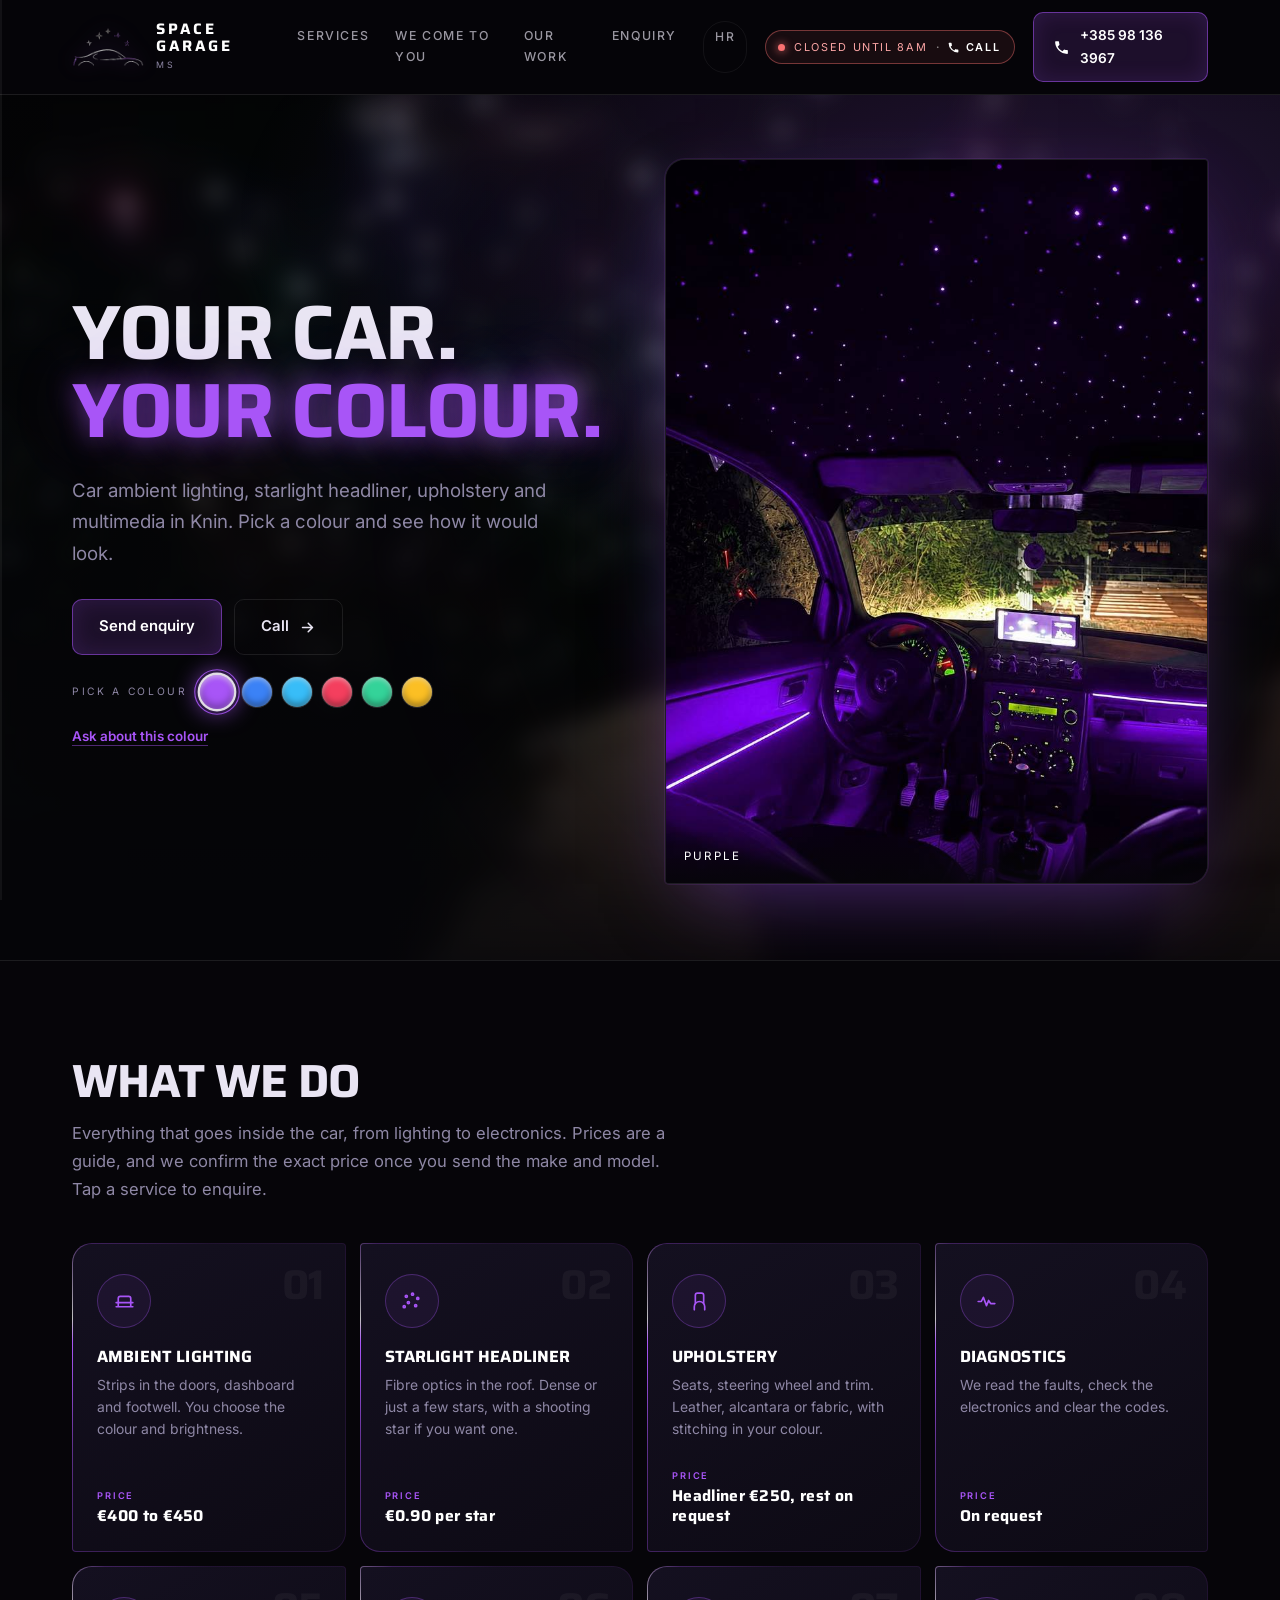
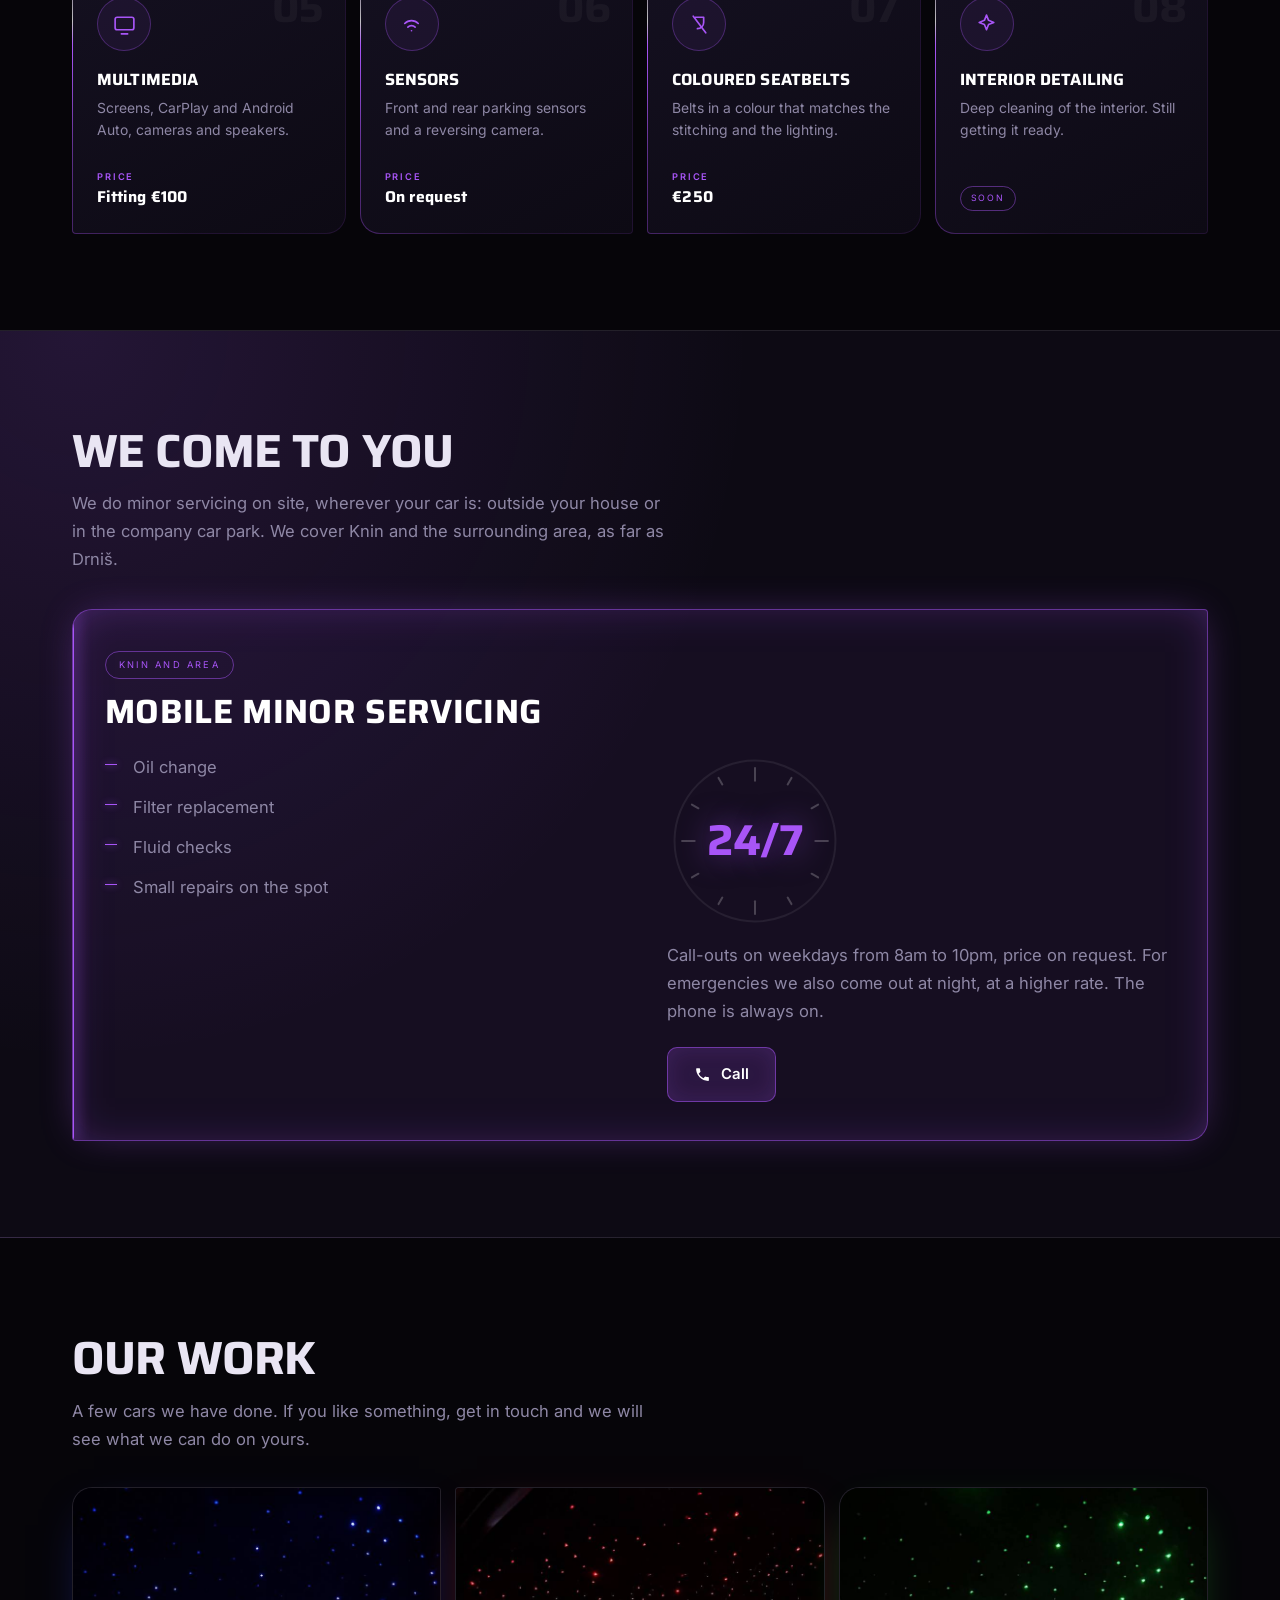
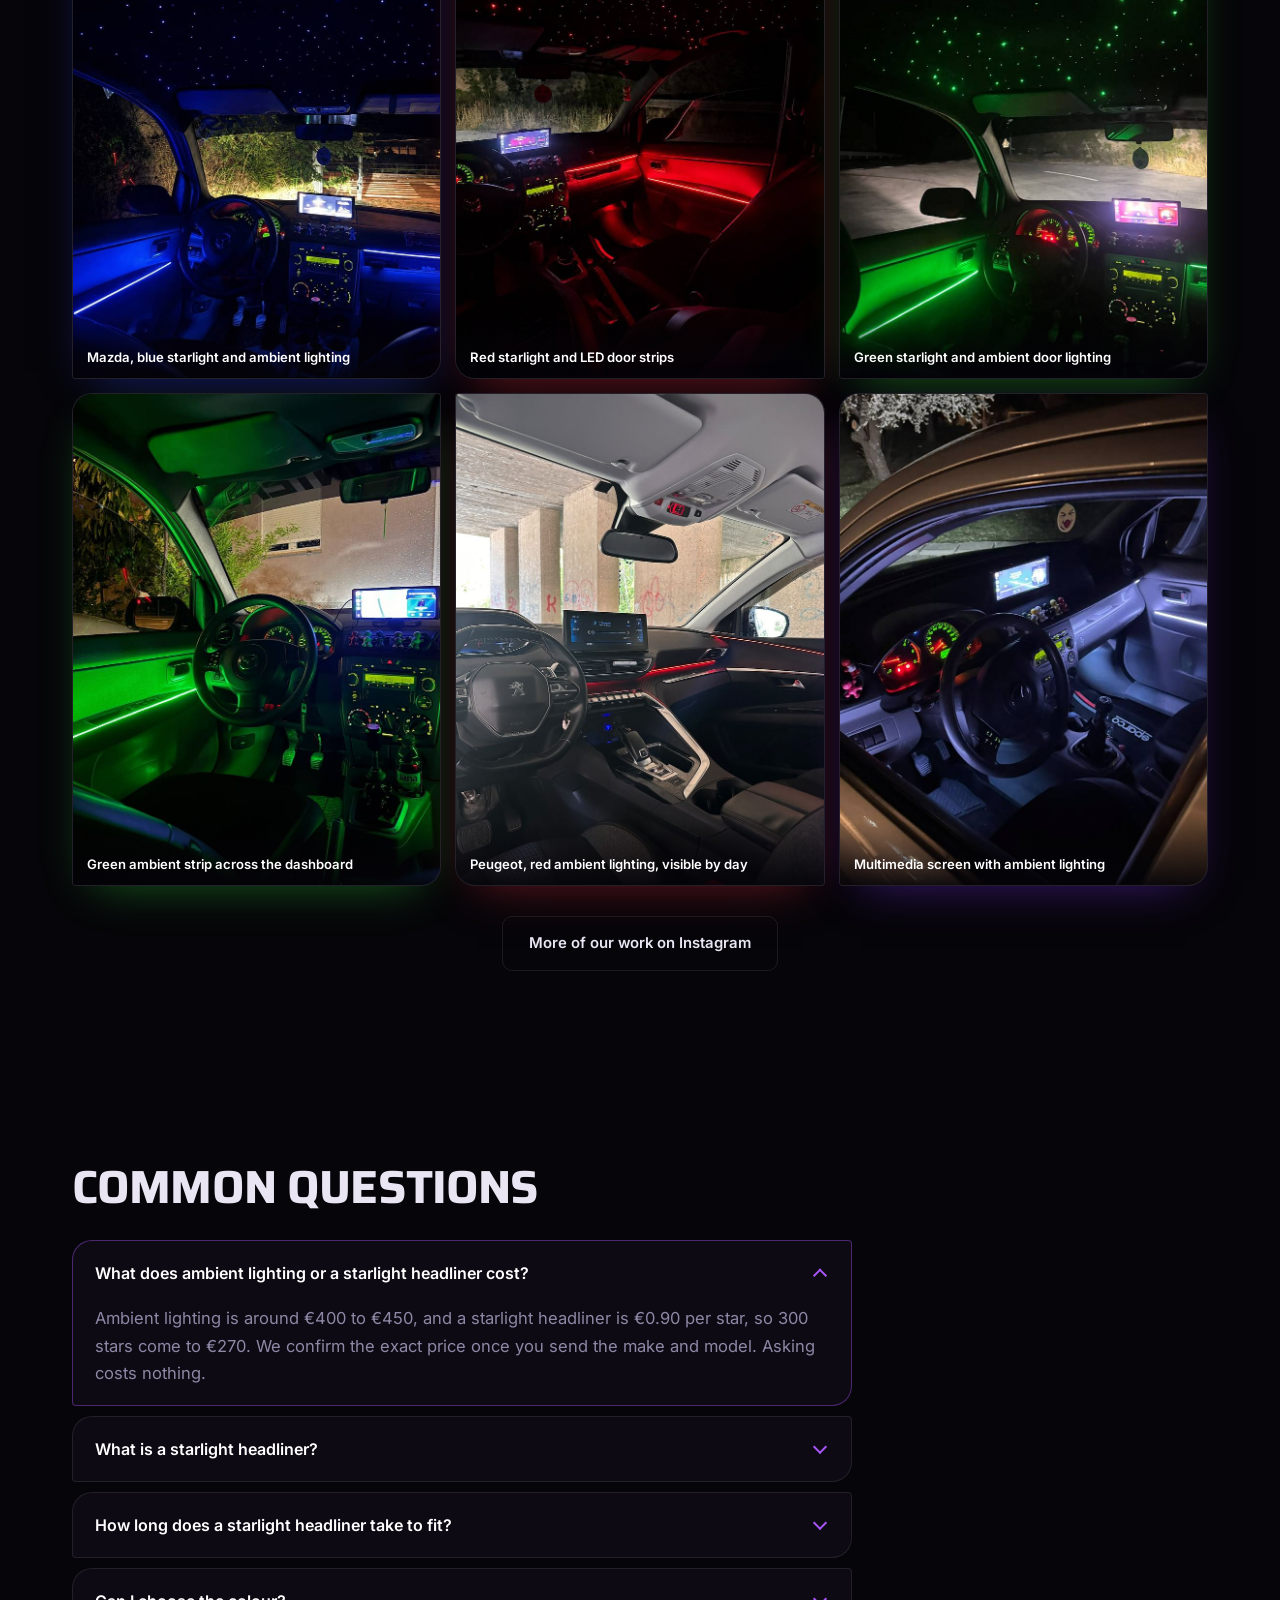
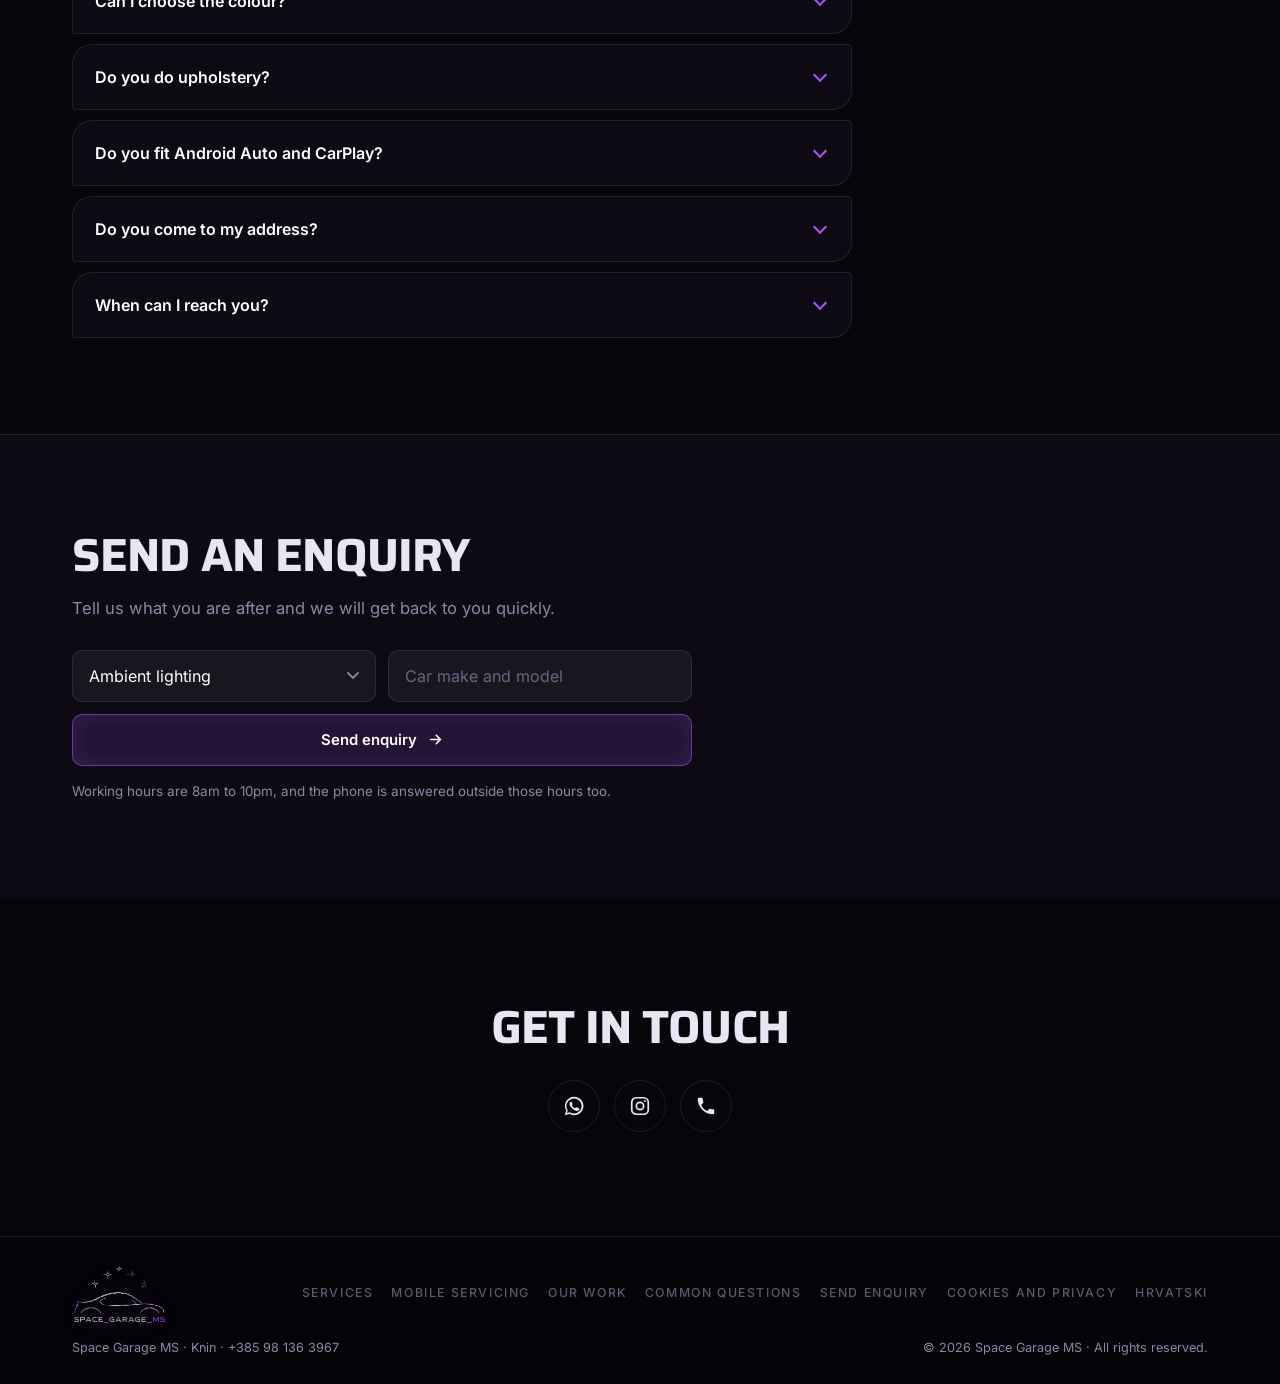
==== en/index.html @ 249ed6b8 "Restore site folder structure from spacegarage-deploy.zip The last web upload flattened folders: kol" ====
<!DOCTYPE html>
<html lang="en">
<head>
<meta charset="UTF-8">
<meta name="viewport" content="width=device-width, initial-scale=1">
<title>Car ambient lighting and starlight headliner, Knin</title>
<meta name="description" content="Car ambient lighting, starlight headliner, upholstery and multimedia fitting in Knin, Croatia. We come to you for minor servicing. Call +385 98 136 3967.">
<meta name="theme-color" content="#060509">
<meta name="robots" content="index, follow, max-image-preview:large">
<link rel="canonical" href="https://www.spacegarage.net/en/">
<link rel="icon" href="../favicon.ico" sizes="any">
<link rel="icon" type="image/png" sizes="32x32" href="../favicon-32.png">
<link rel="apple-touch-icon" href="../apple-touch-icon.png">
<link rel="manifest" href="../site.webmanifest">
<meta property="og:type" content="website">
<meta property="og:locale" content="en_GB">
<meta property="og:site_name" content="Space Garage MS">
<meta property="og:url" content="https://www.spacegarage.net/en/">
<meta property="og:title" content="Space Garage MS | Car ambient lighting and starlight headliner, Knin">
<meta property="og:description" content="Ambient lighting, starlight headliner and upholstery in Knin, Croatia. Pick a colour and see how it would look.">
<meta property="og:image" content="https://www.spacegarage.net/og.jpg">
<meta property="og:image:width" content="1200">
<meta property="og:image:height" content="630">
<meta property="og:image:alt" content="Starlight headliner and ambient lighting in a car">
<meta name="twitter:card" content="summary_large_image">
<link rel="alternate" hreflang="hr" href="https://www.spacegarage.net/">
<link rel="alternate" hreflang="en" href="https://www.spacegarage.net/en/">
<link rel="alternate" hreflang="x-default" href="https://www.spacegarage.net/">
<link rel="preload" as="font" type="font/woff2" href="../fonts/saira-latin-700-normal.woff2" crossorigin>
<link rel="preload" as="font" type="font/woff2" href="../fonts/inter-latin-400-normal.woff2" crossorigin>
<link rel="stylesheet" href="../fonts.css">
<link rel="stylesheet" href="../styles.css">
</head>
<body>
<a class="skip" href="#main">Skip to content</a>
<div class="strip" aria-hidden="true"><i id="stripFill"></i></div>

<header>
  <div class="bar">
    <a class="brand" href="#" aria-label="Space Garage MS">
      <img src="../logo-mark.png" alt="Space Garage MS" width="340" height="188">
      <span><b>SPACE GARAGE</b><small>MS</small></span>
    </a>
    <nav>
      <a href="#usluge">Services</a>
      <a href="#mobilni">We come to you</a>
      <a href="#galerija">Our work</a>
      <a href="#upit">Enquiry</a>
      <a href="../" hreflang="hr" lang="hr" class="lang">HR</a>
    </nav>
    <a class="live" id="live" href="tel:+385981363967">
      <i class="led"></i><span class="txt" id="liveTxt">Hours 8am to 10pm</span>
      <span class="mini"><span class="sep">&middot;</span>
        <svg viewBox="0 0 24 24" fill="currentColor" aria-hidden="true"><path d="M6.6 10.8a15.1 15.1 0 0 0 6.6 6.6l2.2-2.2c.3-.3.7-.4 1-.2 1.2.4 2.4.6 3.6.6.6 0 1 .4 1 1V20c0 .6-.4 1-1 1A17 17 0 0 1 3 4c0-.6.4-1 1-1h3.5c.6 0 1 .4 1 1 0 1.3.2 2.5.6 3.6.1.4 0 .8-.2 1l-2.3 2.2z"/></svg>
        Call</span></a>
    <a class="hcall" href="tel:+385981363967" aria-label="Call Space Garage MS"><svg viewBox="0 0 24 24" fill="currentColor" aria-hidden="true"><path d="M6.6 10.8a15.1 15.1 0 0 0 6.6 6.6l2.2-2.2c.3-.3.7-.4 1-.2 1.2.4 2.4.6 3.6.6.6 0 1 .4 1 1V20c0 .6-.4 1-1 1A17 17 0 0 1 3 4c0-.6.4-1 1-1h3.5c.6 0 1 .4 1 1 0 1.3.2 2.5.6 3.6.1.4 0 .8-.2 1l-2.3 2.2z"/></svg></a>
    <a class="btn btn--glow" href="tel:+385981363967">
      <svg viewBox="0 0 24 24" fill="currentColor" aria-hidden="true"><path d="M6.6 10.8a15.1 15.1 0 0 0 6.6 6.6l2.2-2.2c.3-.3.7-.4 1-.2 1.2.4 2.4.6 3.6.6.6 0 1 .4 1 1V20c0 .6-.4 1-1 1A17 17 0 0 1 3 4c0-.6.4-1 1-1h3.5c.6 0 1 .4 1 1 0 1.3.2 2.5.6 3.6.1.4 0 .8-.2 1l-2.3 2.2z"/></svg>
      +385 98 136 3967</a>
  </div>
</header>

<main id="main">

<section class="hero">
  <div class="film" id="film" aria-hidden="true">
    <video id="bgv" playsinline muted loop autoplay preload="auto" poster="../nebo-amb-poster.jpg" width="640" height="648">
      <source src="../nebo-amb.webm" type="video/webm">
      <source src="../nebo-amb.mp4" type="video/mp4">
    </video>
  </div>
  <span class="veil" aria-hidden="true"></span>
  <div class="wrap">
    <div class="hgrid">
      <div>
        <p class="tagline"><span>Your car.</span><span class="lit">Your colour.</span></p>
        <div class="lede"><h1>Car ambient lighting, starlight headliner, upholstery and multimedia in Knin.</h1> Pick a colour and see how it would look.</div>
        <div class="cta">
          <a class="btn btn--glow" href="#upit">Send enquiry</a>
          <a class="btn btn--line" href="tel:+385981363967">
            Call
            <svg viewBox="0 0 24 24" fill="none" stroke="currentColor" stroke-width="2.2" stroke-linecap="round" stroke-linejoin="round" aria-hidden="true"><path d="M5 12h14M13 6l6 6-6 6"/></svg></a>
        </div>
        <div class="amb">
          <span class="lbl">Pick a colour</span>
          <div class="dots" id="dots" role="group" aria-label="Ambient lighting colour"></div>
          <p class="amb-go"><a class="amb-cta" id="ambCta" href="#upit">Ask about this colour</a></p>
        </div>
      </div>
      <div>
        <div class="prev">
          <img id="pvA" src="../ambijentalno-osvjetljenje-zvjezdano-nebo-u-autu.jpg" alt="Ambient lighting and starlight headliner in a car" width="820" height="1093" fetchpriority="high">
          <img id="pvB" class="off" alt="Car ambient lighting in another colour" aria-hidden="true">
          <span class="bar-b" id="pvLabel">Purple</span>
        </div>
      </div>
    </div>
  </div>
</section>

<section class="sec" id="usluge">
  <div class="wrap">
    <div class="head">
      <h2>What we do</h2>
      <p>Everything that goes inside the car, from lighting to electronics. Prices are a guide, and we confirm the exact price once you send the make and model. Tap a service to enquire.</p>
    </div>
    <div class="svcs" id="svcs">
      <article class="card" style="--i:0" data-usl="Ambient lighting" tabindex="0" role="button" aria-label="Send enquiry: Ambient lighting"><span class="wash"></span><span class="no" aria-hidden="true">01</span><span class="ring"><svg viewBox="0 0 24 24" fill="none" stroke="currentColor" stroke-width="1.6" stroke-linecap="round" stroke-linejoin="round" aria-hidden="true"><path d="M4 17h16M6 17V9a2 2 0 0 1 2-2h8a2 2 0 0 1 2 2v8"/><path d="M4 13h16"/></svg></span><h3>Ambient lighting</h3><p>Strips in the doors, dashboard and footwell. You choose the colour and brightness.</p><span class="price"><small>Price</small>€400 to €450</span></article>
      <article class="card" style="--i:1" data-usl="Starlight headliner" tabindex="0" role="button" aria-label="Send enquiry: Starlight headliner"><span class="wash"></span><span class="no" aria-hidden="true">02</span><span class="ring"><svg viewBox="0 0 24 24" fill="none" stroke="currentColor" stroke-width="1.6" stroke-linecap="round" stroke-linejoin="round" aria-hidden="true"><circle cx="7" cy="7" r="1"/><circle cx="13" cy="5" r="1"/><circle cx="18" cy="9" r="1"/><circle cx="9" cy="13" r="1"/><circle cx="16" cy="16" r="1"/><circle cx="5" cy="17" r="1"/></svg></span><h3>Starlight headliner</h3><p>Fibre optics in the roof. Dense or just a few stars, with a shooting star if you want one.</p><span class="price"><small>Price</small>€0.90 per star</span></article>
      <article class="card" style="--i:2" data-usl="Upholstery" tabindex="0" role="button" aria-label="Send enquiry: Upholstery"><span class="wash"></span><span class="no" aria-hidden="true">03</span><span class="ring"><svg viewBox="0 0 24 24" fill="none" stroke="currentColor" stroke-width="1.6" stroke-linecap="round" stroke-linejoin="round" aria-hidden="true"><path d="M7 20v-3a5 5 0 0 1 10 0v3"/><path d="M8 14V6a2 2 0 0 1 2-2h4a2 2 0 0 1 2 2v8"/></svg></span><h3>Upholstery</h3><p>Seats, steering wheel and trim. Leather, alcantara or fabric, with stitching in your colour.</p><span class="price"><small>Price</small>Headliner €250, rest on request</span></article>
      <article class="card" style="--i:3" data-usl="Diagnostics" tabindex="0" role="button" aria-label="Send enquiry: Diagnostics"><span class="wash"></span><span class="no" aria-hidden="true">04</span><span class="ring"><svg viewBox="0 0 24 24" fill="none" stroke="currentColor" stroke-width="1.6" stroke-linecap="round" stroke-linejoin="round" aria-hidden="true"><path d="M4 12h3l2-4 3 8 2-5 2 3h4"/></svg></span><h3>Diagnostics</h3><p>We read the faults, check the electronics and clear the codes.</p><span class="price"><small>Price</small>On request</span></article>
      <article class="card" style="--i:4" data-usl="Multimedia" tabindex="0" role="button" aria-label="Send enquiry: Multimedia"><span class="wash"></span><span class="no" aria-hidden="true">05</span><span class="ring"><svg viewBox="0 0 24 24" fill="none" stroke="currentColor" stroke-width="1.6" stroke-linecap="round" stroke-linejoin="round" aria-hidden="true"><rect x="3" y="5" width="18" height="12" rx="2"/><path d="M9 21h6"/></svg></span><h3>Multimedia</h3><p>Screens, CarPlay and Android Auto, cameras and speakers.</p><span class="price"><small>Price</small>Fitting €100</span></article>
      <article class="card" style="--i:5" data-usl="Sensors" tabindex="0" role="button" aria-label="Send enquiry: Sensors"><span class="wash"></span><span class="no" aria-hidden="true">06</span><span class="ring"><svg viewBox="0 0 24 24" fill="none" stroke="currentColor" stroke-width="1.6" stroke-linecap="round" stroke-linejoin="round" aria-hidden="true"><path d="M12 18h.01"/><path d="M8.5 14.5a5 5 0 0 1 7 0"/><path d="M5.5 11a9 9 0 0 1 13 0"/></svg></span><h3>Sensors</h3><p>Front and rear parking sensors and a reversing camera.</p><span class="price"><small>Price</small>On request</span></article>
      <article class="card" style="--i:6" data-usl="Coloured seatbelts" tabindex="0" role="button" aria-label="Send enquiry: Coloured seatbelts"><span class="wash"></span><span class="no" aria-hidden="true">07</span><span class="ring"><svg viewBox="0 0 24 24" fill="none" stroke="currentColor" stroke-width="1.6" stroke-linecap="round" stroke-linejoin="round" aria-hidden="true"><path d="M6 4l12 16"/><path d="M8 5h8v5a6 6 0 0 1-6 6"/></svg></span><h3>Coloured seatbelts</h3><p>Belts in a colour that matches the stitching and the lighting.</p><span class="price"><small>Price</small>€250</span></article>
      <article class="card" style="--i:7"><span class="wash"></span><span class="no" aria-hidden="true">08</span><span class="ring"><svg viewBox="0 0 24 24" fill="none" stroke="currentColor" stroke-width="1.6" stroke-linecap="round" stroke-linejoin="round" aria-hidden="true"><path d="M12 3l2 5 5 2-5 2-2 5-2-5-5-2 5-2z"/></svg></span><h3>Interior detailing</h3><p>Deep cleaning of the interior. Still getting it ready.</p><span class="tag">Soon</span></article>
    </div>
  </div>
</section>

<section class="sec mob" id="mobilni">
  <div class="wrap">
    <div class="head">
      <h2>We come to you</h2>
      <p>We do minor servicing on site, wherever your car is: outside your house or in the company car park. We cover Knin and the surrounding area, as far as Drniš.</p>
    </div>

    <div class="hl">
      <span class="pill">Knin and area</span>
      <h3>Mobile minor servicing</h3>
      <div class="split">
        <div>
          <ul class="chk">
            <li>Oil change</li>
            <li>Filter replacement</li>
            <li>Fluid checks</li>
            <li>Small repairs on the spot</li>
          </ul>
        </div>
        <div>
          <div class="clock" id="clock">
            <svg viewBox="0 0 140 140" aria-hidden="true">
              <circle class="ck-track" cx="70" cy="70" r="64"/>
              <g class="ck-ticks"><line x1="70.0" y1="22.0" x2="70.0" y2="12.0"/><line x1="96.0" y1="25.0" x2="99.0" y2="19.8"/><line x1="115.0" y1="44.0" x2="120.2" y2="41.0"/><line x1="118.0" y1="70.0" x2="128.0" y2="70.0"/><line x1="115.0" y1="96.0" x2="120.2" y2="99.0"/><line x1="96.0" y1="115.0" x2="99.0" y2="120.2"/><line x1="70.0" y1="118.0" x2="70.0" y2="128.0"/><line x1="44.0" y1="115.0" x2="41.0" y2="120.2"/><line x1="25.0" y1="96.0" x2="19.8" y2="99.0"/><line x1="22.0" y1="70.0" x2="12.0" y2="70.0"/><line x1="25.0" y1="44.0" x2="19.8" y2="41.0"/><line x1="44.0" y1="25.0" x2="41.0" y2="19.8"/></g>
              <circle class="ck-arc" cx="70" cy="70" r="64" pathLength="100"/>
            </svg>
            <span class="ck-orbit" aria-hidden="true"><i></i></span>
            <span class="big">24/7</span>
          </div>
          <p class="muted" style="margin-top:12px">Call-outs on weekdays from 8am to 10pm, price on request. For emergencies we also come out at night, at a higher rate. The phone is always on.</p>
          <div class="cta" style="margin-top:22px">
            <a class="btn btn--glow" href="tel:+385981363967">
              <svg viewBox="0 0 24 24" fill="currentColor" aria-hidden="true"><path d="M6.6 10.8a15.1 15.1 0 0 0 6.6 6.6l2.2-2.2c.3-.3.7-.4 1-.2 1.2.4 2.4.6 3.6.6.6 0 1 .4 1 1V20c0 .6-.4 1-1 1A17 17 0 0 1 3 4c0-.6.4-1 1-1h3.5c.6 0 1 .4 1 1 0 1.3.2 2.5.6 3.6.1.4 0 .8-.2 1l-2.3 2.2z"/></svg>
              Call</a>
          </div>
        </div>
      </div>
    </div>
  </div>
</section>

<section class="sec" id="galerija">
  <div class="wrap">
    <div class="head"><h2>Our work</h2>
      <p>A few cars we have done. If you like something, get in touch and we will see what we can do on yours.</p></div>

    <div class="gal" id="gal">
      <button type="button" class="tile" style="--i:0;--tg:rgba(47,64,238,.55)" aria-label="Enlarge: Blue starlight headliner and ambient lighting in a Mazda, Knin"><img src="../zvjezdano-nebo-ambijentalno-osvjetljenje-auto-knin.jpg" alt="Blue starlight headliner and ambient lighting in a Mazda, Knin" loading="lazy" width="760" height="1013"><span class="cap" aria-hidden="true">Mazda, blue starlight and ambient lighting</span></button>
      <button type="button" class="tile" style="--i:1;--tg:rgba(238,47,61,.55)" aria-label="Enlarge: Red starlight headliner and red LED strips in the doors"><img src="../crveno-zvjezdano-nebo-led-trake-vrata.jpg" alt="Red starlight headliner and red LED strips in the doors" loading="lazy" width="760" height="1013"><span class="cap" aria-hidden="true">Red starlight and LED door strips</span></button>
      <button type="button" class="tile" style="--i:2;--tg:rgba(52,238,47,.45)" aria-label="Enlarge: Green starlight headliner and green door lighting"><img src="../zeleno-zvjezdano-nebo-ambijentalno-osvjetljenje.jpg" alt="Green starlight headliner and green door lighting" loading="lazy" width="760" height="1013"><span class="cap" aria-hidden="true">Green starlight and ambient door lighting</span></button>
      <button type="button" class="tile" style="--i:3;--tg:rgba(47,238,63,.45)" aria-label="Enlarge: Green ambient strip across the dashboard"><img src="../zelena-ambijentalna-traka-armatura.jpg" alt="Green ambient strip across the dashboard" loading="lazy" width="760" height="1013"><span class="cap" aria-hidden="true">Green ambient strip across the dashboard</span></button>
      <button type="button" class="tile" style="--i:4;--tg:rgba(238,47,61,.5)" aria-label="Enlarge: Red ambient lighting in a Peugeot, in daylight"><img src="../crveno-ambijentalno-osvjetljenje-peugeot.jpg" alt="Red ambient lighting in a Peugeot, visible in daylight" loading="lazy" width="760" height="1013"><span class="cap" aria-hidden="true">Peugeot, red ambient lighting, visible by day</span></button>
      <button type="button" class="tile" style="--i:5;--tg:rgba(121,47,238,.55)" aria-label="Enlarge: Fitted multimedia screen with ambient lighting"><img src="../ugradnja-multimedije-ekran-ambijentalno-svjetlo.jpg" alt="Fitted multimedia screen with ambient lighting" loading="lazy" width="760" height="1013"><span class="cap" aria-hidden="true">Multimedia screen with ambient lighting</span></button>
    </div>
    <p class="more"><a class="btn btn--line" href="https://instagram.com/space_garage_ms" target="_blank" rel="noopener">More of our work on Instagram</a></p>
  </div>
</section>

<section class="sec" id="pitanja">
  <div class="wrap">
    <div class="head">
      <h2>Common questions</h2>
    </div>
    <div class="faq">
      <details open><summary><h3>What does ambient lighting or a starlight headliner cost?</h3></summary><p>Ambient lighting is around €400 to €450, and a starlight headliner is €0.90 per star, so 300 stars come to €270. We confirm the exact price once you send the make and model. Asking costs nothing.</p></details>
      <details><summary><h3>What is a starlight headliner?</h3></summary><p>Fibre optics fitted into the car roof that glow like stars. It can be dense or just a few stars, and it can have a shooting star.</p></details>
      <details><summary><h3>How long does a starlight headliner take to fit?</h3></summary><p>It depends on the car and the number of stars. We give you a rough time together with the price once you send the make and model.</p></details>
      <details><summary><h3>Can I choose the colour?</h3></summary><p>You can. We fit ambient lighting and starlight headliners in the colour you pick. Try the colours at the top of this page and see how each one looks.</p></details>
      <details><summary><h3>Do you do upholstery?</h3></summary><p>We do. A headliner is €250. Seats, steering wheels and trim in leather, alcantara or fabric are priced on request, with stitching in the colour you choose.</p></details>
      <details><summary><h3>Do you fit Android Auto and CarPlay?</h3></summary><p>Yes. We fit screens with Android Auto and CarPlay, reversing cameras and front and rear parking sensors.</p></details>
      <details><summary><h3>Do you come to my address?</h3></summary><p>We do. Minor servicing happens wherever your car is, at home or at work: oil changes, filters, fluid checks and small repairs. We cover Knin and the surrounding area, as far as Drniš. Weekday call-outs from 8am to 10pm are priced on request, and emergency night call-outs cost more.</p></details>
      <details><summary><h3>When can I reach you?</h3></summary><p>Working hours are 8am to 10pm, and we answer the phone outside those hours too. For emergencies we also come out at night, at a higher rate. Call +385 98 136 3967 or send an enquiry through this page.</p></details>
    </div>
  </div>
</section>

<section class="sec book" id="upit">
  <div class="wrap">
    <div class="head">
      <h2>Send an enquiry</h2>
      <p>Tell us what you are after and we will get back to you quickly.</p>
    </div>

    <div class="bform">
      <select id="qUsl" aria-label="Service">
        <option value="Ambient lighting">Ambient lighting</option>
        <option value="Starlight headliner">Starlight headliner</option>
        <option value="Ambient lighting and starlight">Ambient lighting and starlight</option>
        <option value="Upholstery">Upholstery</option>
        <option value="Diagnostics">Diagnostics</option>
        <option value="Multimedia">Multimedia</option>
        <option value="Sensors">Sensors</option>
        <option value="Coloured seatbelts">Coloured seatbelts</option>
        <option value="Mobile minor service">Mobile minor service</option>
        <option value="Something else">Something else</option>
      </select>
      <input type="text" id="qAuto" placeholder="Car make and model">
      <button class="btn btn--glow full" id="qSend" type="button">
        Send enquiry
        <svg viewBox="0 0 24 24" fill="none" stroke="currentColor" stroke-width="2.2" stroke-linecap="round" stroke-linejoin="round" aria-hidden="true"><path d="M5 12h14M13 6l6 6-6 6"/></svg>
      </button>
    </div>
    <p class="note">Working hours are 8am to 10pm, and the phone is answered outside those hours too.</p>
  </div>
</section>

<section class="cta-big" id="kontakt">
  <div class="wrap">
    <h2>Get in touch</h2>
    <div class="socials">
      <a class="soc" href="https://wa.me/385981363967?text=Hello%2C%20I%27m%20interested%20in%20styling%20for%20my%20car.%20" target="_blank" rel="noopener" aria-label="WhatsApp">
        <span class="sr">WhatsApp Space Garage MS</span>
        <svg viewBox="0 0 24 24" fill="currentColor" aria-hidden="true"><path d="M12 2a10 10 0 0 0-8.6 15L2 22l5.2-1.4A10 10 0 1 0 12 2zm0 18.2a8.2 8.2 0 0 1-4.2-1.2l-.3-.2-3.1.8.8-3-.2-.3A8.2 8.2 0 1 1 12 20.2zm4.5-6.1c-.2-.1-1.4-.7-1.7-.8s-.4-.1-.5.1-.6.8-.8.9-.3.2-.5 0a6.7 6.7 0 0 1-2-1.2 7.4 7.4 0 0 1-1.3-1.7c-.2-.3 0-.4.1-.5l.4-.5.2-.4v-.4l-.8-1.8c-.2-.5-.4-.4-.5-.4h-.5a1 1 0 0 0-.7.3 3 3 0 0 0-.9 2.2 5.2 5.2 0 0 0 1.1 2.7 11.9 11.9 0 0 0 4.6 4 5.3 5.3 0 0 0 3.2.7 2.7 2.7 0 0 0 1.8-1.3 2.2 2.2 0 0 0 .2-1.3c-.1-.1-.2-.2-.4-.3z"/></svg>
      </a>
      <a class="soc" href="https://instagram.com/space_garage_ms" target="_blank" rel="noopener" aria-label="Instagram">
        <span class="sr">Instagram Space Garage MS</span>
        <svg viewBox="0 0 24 24" fill="none" stroke="currentColor" stroke-width="1.9" aria-hidden="true"><rect x="3" y="3" width="18" height="18" rx="5"/><circle cx="12" cy="12" r="4"/><circle cx="17.4" cy="6.6" r="1.1" fill="currentColor" stroke="none"/></svg>
      </a>
      <a class="soc" href="tel:+385981363967" aria-label="Call">
        <svg viewBox="0 0 24 24" fill="currentColor" aria-hidden="true"><path d="M6.6 10.8a15.1 15.1 0 0 0 6.6 6.6l2.2-2.2c.3-.3.7-.4 1-.2 1.2.4 2.4.6 3.6.6.6 0 1 .4 1 1V20c0 .6-.4 1-1 1A17 17 0 0 1 3 4c0-.6.4-1 1-1h3.5c.6 0 1 .4 1 1 0 1.3.2 2.5.6 3.6.1.4 0 .8-.2 1l-2.3 2.2z"/></svg>
      </a>
    </div>
  </div>
</section>
</main>

<div class="lb" id="lb" role="dialog" aria-modal="true" aria-label="Photo">
  <button type="button" id="lbx" aria-label="Close">&times;</button>
  <img id="lbi" alt="Enlarged photo of our work">
</div>

<footer><div class="foot">
  <img class="foot-logo" src="../logo.png" alt="Space Garage MS" width="346" height="225">
  <nav class="fnav" aria-label="Footer">
    <a href="#usluge">Services</a>
    <a href="#mobilni">Mobile servicing</a>
    <a href="#galerija">Our work</a>
    <a href="#pitanja">Common questions</a>
    <a href="#upit">Send enquiry</a>
    <a href="privacy/">Cookies and privacy</a>
    <a href="../" hreflang="hr" lang="hr">Hrvatski</a>
  </nav>
  <span>Space Garage MS &middot; Knin &middot; <a href="tel:+385981363967">+385 98 136 3967</a></span>
  <span>&copy; <span id="god">2026</span> Space Garage MS &middot; All rights reserved.</span>
</div></footer>

<a class="fab" id="fab" href="tel:+385981363967" aria-label="Call Space Garage MS">
  <svg viewBox="0 0 24 24" fill="currentColor" aria-hidden="true"><path d="M6.6 10.8a15.1 15.1 0 0 0 6.6 6.6l2.2-2.2c.3-.3.7-.4 1-.2 1.2.4 2.4.6 3.6.6.6 0 1 .4 1 1V20c0 .6-.4 1-1 1A17 17 0 0 1 3 4c0-.6.4-1 1-1h3.5c.6 0 1 .4 1 1 0 1.3.2 2.5.6 3.6.1.4 0 .8-.2 1l-2.3 2.2z"/></svg>
</a>



<script type="application/ld+json">
{
 "@context": "https://schema.org",
 "@type": "AutoRepair",
 "@id": "https://www.spacegarage.net/#posao",
 "name": "Space Garage MS",
 "url": "https://www.spacegarage.net/en/",
 "image": "https://www.spacegarage.net/og.jpg",
 "logo": "https://www.spacegarage.net/logo.png",
 "description": "Car ambient lighting, starlight headliner, upholstery, multimedia fitting and mobile minor servicing in Knin, Croatia.",
 "telephone": "+385981363967",
 "address": {
  "@type": "PostalAddress",
  "addressLocality": "Knin",
  "postalCode": "22300",
  "addressRegion": "Šibensko-kninska županija",
  "addressCountry": "HR"
 },
 "geo": {
  "@type": "GeoCoordinates",
  "latitude": 44.0406,
  "longitude": 16.1966
 },
 "areaServed": [
  {
   "@type": "City",
   "name": "Knin"
  },
  {
   "@type": "City",
   "name": "Drniš"
  },
  {
   "@type": "AdministrativeArea",
   "name": "Šibensko-kninska županija"
  }
 ],
 "openingHoursSpecification": [
  {
   "@type": "OpeningHoursSpecification",
   "dayOfWeek": [
    "Monday",
    "Tuesday",
    "Wednesday",
    "Thursday",
    "Friday",
    "Saturday",
    "Sunday"
   ],
   "opens": "08:00",
   "closes": "22:00"
  }
 ],
 "sameAs": [
  "https://instagram.com/space_garage_ms"
 ],
 "hasOfferCatalog": {
  "@type": "OfferCatalog",
  "name": "Usluge",
  "itemListElement": [
   {
    "@type": "Offer",
    "itemOffered": {
     "@type": "Service",
     "name": "Ambient lighting"
    }
   },
   {
    "@type": "Offer",
    "itemOffered": {
     "@type": "Service",
     "name": "Starlight headliner"
    }
   },
   {
    "@type": "Offer",
    "itemOffered": {
     "@type": "Service",
     "name": "Upholstery"
    }
   },
   {
    "@type": "Offer",
    "itemOffered": {
     "@type": "Service",
     "name": "Diagnostics"
    }
   },
   {
    "@type": "Offer",
    "itemOffered": {
     "@type": "Service",
     "name": "Multimedia"
    }
   },
   {
    "@type": "Offer",
    "itemOffered": {
     "@type": "Service",
     "name": "Sensors"
    }
   },
   {
    "@type": "Offer",
    "itemOffered": {
     "@type": "Service",
     "name": "Coloured seatbelts"
    }
   }
  ]
 }
}
</script>
<script type="application/ld+json">
{
 "@context": "https://schema.org",
 "@type": "WebSite",
 "name": "Space Garage MS",
 "url": "https://www.spacegarage.net/en/",
 "inLanguage": "en"
}
</script>
<script type="application/ld+json">
{
 "@context": "https://schema.org",
 "@type": "FAQPage",
 "mainEntity": [
  {
   "@type": "Question",
   "name": "What does ambient lighting or a starlight headliner cost?",
   "acceptedAnswer": {
    "@type": "Answer",
    "text": "Ambient lighting is around €400 to €450, and a starlight headliner is €0.90 per star, so 300 stars come to €270. We confirm the exact price once you send the make and model. Asking costs nothing."
   }
  },
  {
   "@type": "Question",
   "name": "What is a starlight headliner?",
   "acceptedAnswer": {
    "@type": "Answer",
    "text": "Fibre optics fitted into the car roof that glow like stars. It can be dense or just a few stars, and it can have a shooting star."
   }
  },
  {
   "@type": "Question",
   "name": "How long does a starlight headliner take to fit?",
   "acceptedAnswer": {
    "@type": "Answer",
    "text": "It depends on the car and the number of stars. We give you a rough time together with the price once you send the make and model."
   }
  },
  {
   "@type": "Question",
   "name": "Can I choose the colour?",
   "acceptedAnswer": {
    "@type": "Answer",
    "text": "You can. We fit ambient lighting and starlight headliners in the colour you pick. Try the colours at the top of this page and see how each one looks."
   }
  },
  {
   "@type": "Question",
   "name": "Do you do upholstery?",
   "acceptedAnswer": {
    "@type": "Answer",
    "text": "We do. A headliner is €250. Seats, steering wheels and trim in leather, alcantara or fabric are priced on request, with stitching in the colour you choose."
   }
  },
  {
   "@type": "Question",
   "name": "Do you fit Android Auto and CarPlay?",
   "acceptedAnswer": {
    "@type": "Answer",
    "text": "Yes. We fit screens with Android Auto and CarPlay, reversing cameras and front and rear parking sensors."
   }
  },
  {
   "@type": "Question",
   "name": "Do you come to my address?",
   "acceptedAnswer": {
    "@type": "Answer",
    "text": "We do. Minor servicing happens wherever your car is, at home or at work: oil changes, filters, fluid checks and small repairs. We cover Knin and the surrounding area, as far as Drniš. Weekday call-outs from 8am to 10pm are priced on request, and emergency night call-outs cost more."
   }
  },
  {
   "@type": "Question",
   "name": "When can I reach you?",
   "acceptedAnswer": {
    "@type": "Answer",
    "text": "Working hours are 8am to 10pm, and we answer the phone outside those hours too. For emergencies we also come out at night, at a higher rate. Call +385 98 136 3967 or send an enquiry through this page."
   }
  }
 ]
}
</script>

<script>
/* Broj na koji idu svi WhatsApp upiti. */
var TEL = "385981363967";
var RADNO = {od:8, do:22};                  /* radno vrijeme */


/* boja -> slika. Dodaj boju = dodaj redak + hero-*.jpg */
var BOJE=[
  {n:"Purple",h:"#A855F7",r:"168,85,247",img:"../ambijentalno-osvjetljenje-zvjezdano-nebo-u-autu.jpg"},
  {n:"Blue",     h:"#3B82F6",r:"59,130,246", img:"../hero-blue.jpg"},
  {n:"Ice",    h:"#38BDF8",r:"56,189,248", img:"../hero-ice.jpg"},
  {n:"Red",    h:"#F43F5E",r:"244,63,94",  img:"../hero-red.jpg"},
  {n:"Green",    h:"#34D399",r:"52,211,153", img:"../hero-green.jpg"},
  {n:"Gold",    h:"#FBBF24",r:"251,191,36", img:"../hero-gold.jpg"}
];


(function(){
/* Namjerno isključeno: Android ušteda baterije uključi "smanjene animacije"
   i onda ih ubije ili pretvori u treperenje, pa se animacije uvijek vrte. */
var reduce = false;
var root = document.documentElement;
var $ = function(id){ return document.getElementById(id); };

/* ---------------- radno vrijeme uživo ---------------- */
function zgHour(){
  try{
    var p = new Intl.DateTimeFormat('hr-HR',{timeZone:'Europe/Zagreb',hour:'2-digit',minute:'2-digit',hour12:false})
      .formatToParts(new Date());
    var h=0,m=0;
    p.forEach(function(x){ if(x.type==='hour') h=+x.value; if(x.type==='minute') m=+x.value; });
    return h + m/60;
  }catch(e){ var d=new Date(); return d.getHours()+d.getMinutes()/60; }
}
function tickHours(){
  var h=zgHour(), open = h>=RADNO.od && h<RADNO.do, el=$('live');
  if(!el) return;
  el.classList.toggle('shut', !open);
  var lt=$('liveTxt'); if(lt) lt.textContent = open ? 'Open until 10pm' : 'Closed until 8am';
  if(open){ el.removeAttribute('href'); el.setAttribute('aria-label','Open'); }
  else { el.setAttribute('href','tel:+385981363967'); el.setAttribute('aria-label','Closed, call us'); }
}
tickHours(); setInterval(tickHours, 60000);

/* ---------------- usluge ---------------- */
var box=$('svcs');
if(box && 'IntersectionObserver' in window){
  new IntersectionObserver(function(es,o){ es.forEach(function(e){
    if(e.isIntersecting){ box.classList.add('in'); o.disconnect(); }
  }); },{threshold:.12}).observe(box);
} else if(box){ box.classList.add('in'); }

/* ---------------- sat 24/7 ---------------- */
(function(){
  var c=$('clock');
  if(!c) return;
  if(reduce || !('IntersectionObserver' in window)){ c.classList.add('in'); return; }
  new IntersectionObserver(function(es,o){ es.forEach(function(e){
    if(e.isIntersecting){ c.classList.add('in'); o.disconnect(); }
  }); },{threshold:.4}).observe(c);
})();

/* ---------------- galerija ---------------- */
(function(){
  var gal=$('gal'), lb=$('lb'), lbi=$('lbi'), lbx=$('lbx');
  if(!gal||!lb||!lbi||!lbx) return;
  [].forEach.call(gal.querySelectorAll('.tile'), function(b){
    b.addEventListener('click',function(){
      var im=b.querySelector('img');
      lbi.src=im.getAttribute('src'); lbi.alt=im.alt; lb.classList.add('on'); lbx.focus();
    });
  });
  function close(){ lb.classList.remove('on'); lbi.removeAttribute('src'); }
  lbx.addEventListener('click',close);
  lb.addEventListener('click',function(e){ if(e.target===lb) close(); });
  document.addEventListener('keydown',function(e){ if(e.key==='Escape') close(); });
  if('IntersectionObserver' in window){
    new IntersectionObserver(function(es,o){ es.forEach(function(e){
      if(e.isIntersecting){ gal.classList.add('in'); o.disconnect(); }
    }); },{threshold:.1}).observe(gal);
  } else { gal.classList.add('in'); }
})();

/* ---------------- boja ambijenta + preview slike ---------------- */
var dots=$('dots'), A=$('pvA'), B=$('pvB'), showA=true, swapping=false, activeC=0;
function setPreview(src){
  if(swapping||!A||!B) return;
  var next = showA ? B : A, cur = showA ? A : B;
  if(next.getAttribute('src')===src){ return; }
  swapping=true;
  function reveal(){
    next.classList.remove('off'); cur.classList.add('off');
    showA=!showA; swapping=false;
  }
  next.onload=null; next.onerror=function(){ swapping=false; };
  next.onload=reveal;
  next.src=src;
  if(next.complete && next.naturalWidth){ next.onload=null; reveal(); }
}
if(dots) BOJE.forEach(function(c,i){
  var b=document.createElement('button');
  b.className='dot'; b.type='button'; b.style.setProperty('--c',c.h);
  b.setAttribute('aria-label',c.n);
  b.setAttribute('aria-pressed', i===0?'true':'false');
  b.addEventListener('click',function(){
    root.style.setProperty('--glow',c.h);
    root.style.setProperty('--glow-rgb',c.r);
    [].forEach.call(dots.children,function(x){ x.setAttribute('aria-pressed','false'); });
    b.setAttribute('aria-pressed','true');
    activeC=i;
    var pl=$('pvLabel'); if(pl) pl.textContent=c.n;
    setPreview(c.img);
    if(!reduce) flash();
  });
  dots.appendChild(b);
});
/* ostale boje se dovuku tek kad se stranica smiri */
window.addEventListener('load',function(){
  setTimeout(function(){ BOJE.slice(1).forEach(function(c){
    if(c.img.slice(0,5)!=='data:'){ var i=new Image(); i.src=c.img; }
  }); },1200);
});
function flash(){
  var el=document.getElementById('svcs');
  if(!el) return;
  el.style.transition='filter .12s'; el.style.filter='brightness(1.6)';
  setTimeout(function(){ el.style.filter='';
    setTimeout(function(){ el.style.transition=''; },240); },120);
}

/* ---------------- reflektor po zvjezdanom nebu ---------------- */
var film=$('film'), bgv=$('bgv'), hero=document.querySelector('.hero');
var tx=50, ty=34, cx=50, cy=34, raf=0, idle=true;

function paint(){
  raf=0;
  cx += (tx-cx)*0.12;
  cy += (ty-cy)*0.12;
  film.style.setProperty('--mx', cx.toFixed(2)+'%');
  film.style.setProperty('--my', cy.toFixed(2)+'%');
  if(Math.abs(tx-cx)>0.05 || Math.abs(ty-cy)>0.05) raf=requestAnimationFrame(paint);
}
function nudge(){ if(!raf) raf=requestAnimationFrame(paint); }

if(!reduce && hero && film){
  hero.addEventListener('pointermove',function(e){
    var r=hero.getBoundingClientRect();
    tx=((e.clientX-r.left)/r.width)*100;
    ty=((e.clientY-r.top)/r.height)*100;
    idle=false; nudge();
  });
  hero.addEventListener('pointerleave',function(){ idle=true; });

  /* bez miša svjetlo lagano luta samo od sebe */
  var t0=performance.now();
  (function drift(t){
    if(idle){
      var k=(t-t0)/1000;
      tx=50+26*Math.sin(k*0.28);
      ty=36+16*Math.sin(k*0.19+1.3);
      nudge();
    }
    requestAnimationFrame(drift);
  })(t0);
}

/* pauziraj video kad hero nije u kadru */
if(hero && bgv) new IntersectionObserver(function(es){
  es.forEach(function(e){
    if(e.isIntersecting){ var p=bgv.play(); if(p&&p.catch) p.catch(function(){}); }
    else bgv.pause();
  });
},{threshold:0}).observe(hero);

/* ---------------- paljenje kartica ---------------- */


/* ---------------- WhatsApp upit ---------------- */
var qs=$('qSend');
if(qs) qs.addEventListener('click',function(){
  var us=$('qUsl'), au=$('qAuto'), usl=us?us.value:'', auto=au?au.value.trim():'';
  var m='Hello, I am interested in: '+usl+'.';
  if(auto) m+='\nCar: '+auto;
  m+='\nColour I liked: '+BOJE[activeC].n+'\n';
  window.open('https://wa.me/'+TEL+'?text='+encodeURIComponent(m),'_blank');
});

/* ---------------- scroll traka + fab ---------------- */
var fill=$('stripFill'), fab=$('fab');
function onScroll(){
  var h=document.documentElement.scrollHeight-innerHeight;
  if(fill) fill.style.height=(h>0?(scrollY/h)*100:0).toFixed(2)+'%';
  if(fab) fab.classList.toggle('on', scrollY>500);
  document.documentElement.classList.toggle('fabon', scrollY>500);
}
addEventListener('scroll',onScroll,{passive:true}); onScroll();
var gd=$('god'); if(gd) gd.textContent=new Date().getFullYear();

/* ---------------- kartica usluge i boja -> upit ---------------- */
(function(){
  var sel=$('qUsl'), up=$('upit'), inp=$('qAuto');
  if(!sel||!up) return;
  function go(usl){
    if(usl){ [].forEach.call(sel.options,function(o){ if(o.value===usl) sel.value=usl; }); }
    up.scrollIntoView({behavior:'smooth',block:'start'});
    if(inp && !(window.matchMedia && matchMedia('(hover:none)').matches)){
      setTimeout(function(){ try{ inp.focus({preventScroll:true}); }catch(e){} },700);
    }
  }
  [].forEach.call(document.querySelectorAll('.card[data-usl]'),function(c){
    c.addEventListener('click',function(){ go(c.getAttribute('data-usl')); });
    c.addEventListener('keydown',function(e){
      if(e.key==='Enter'||e.key===' '){ e.preventDefault(); go(c.getAttribute('data-usl')); }
    });
  });
  var ac=$('ambCta');
  if(ac) ac.addEventListener('click',function(e){ e.preventDefault(); go(null); });
})();
})();
</script>
</body>
</html>
---- fonts.css ----
/* Fontovi su na našem serveru. Stranica ne šalje nijedan zahtjev prema van. */
@font-face{font-family:'Inter';font-style:normal;font-weight:400;font-display:swap;
  src:url('fonts/inter-latin-400-normal.woff2') format('woff2');
  unicode-range:U+0000-00FF,U+0131,U+0152-0153,U+02BB-02BC,U+02C6,U+02DA,U+02DC,U+0304,U+0308,U+0329,U+2000-206F,U+2074,U+20AC,U+2122,U+2191,U+2193,U+2212,U+2215,U+FEFF,U+FFFD}
@font-face{font-family:'Inter';font-style:normal;font-weight:400;font-display:swap;
  src:url('fonts/inter-latin-ext-400-normal.woff2') format('woff2');
  unicode-range:U+0100-02BA,U+02BD-02C5,U+02C7-02CC,U+02CE-02D7,U+02DD-02FF,U+0304,U+0308,U+0329,U+1D00-1DBF,U+1E00-1E9F,U+1EF2-1EFF,U+2020,U+20A0-20AB,U+20AD-20C0,U+2113,U+2C60-2C7F,U+A720-A7FF}
@font-face{font-family:'Inter';font-style:normal;font-weight:500;font-display:swap;
  src:url('fonts/inter-latin-500-normal.woff2') format('woff2');
  unicode-range:U+0000-00FF,U+0131,U+0152-0153,U+02BB-02BC,U+02C6,U+02DA,U+02DC,U+0304,U+0308,U+0329,U+2000-206F,U+2074,U+20AC,U+2122,U+2191,U+2193,U+2212,U+2215,U+FEFF,U+FFFD}
@font-face{font-family:'Inter';font-style:normal;font-weight:500;font-display:swap;
  src:url('fonts/inter-latin-ext-500-normal.woff2') format('woff2');
  unicode-range:U+0100-02BA,U+02BD-02C5,U+02C7-02CC,U+02CE-02D7,U+02DD-02FF,U+0304,U+0308,U+0329,U+1D00-1DBF,U+1E00-1E9F,U+1EF2-1EFF,U+2020,U+20A0-20AB,U+20AD-20C0,U+2113,U+2C60-2C7F,U+A720-A7FF}
@font-face{font-family:'Inter';font-style:normal;font-weight:600;font-display:swap;
  src:url('fonts/inter-latin-600-normal.woff2') format('woff2');
  unicode-range:U+0000-00FF,U+0131,U+0152-0153,U+02BB-02BC,U+02C6,U+02DA,U+02DC,U+0304,U+0308,U+0329,U+2000-206F,U+2074,U+20AC,U+2122,U+2191,U+2193,U+2212,U+2215,U+FEFF,U+FFFD}
@font-face{font-family:'Inter';font-style:normal;font-weight:600;font-display:swap;
  src:url('fonts/inter-latin-ext-600-normal.woff2') format('woff2');
  unicode-range:U+0100-02BA,U+02BD-02C5,U+02C7-02CC,U+02CE-02D7,U+02DD-02FF,U+0304,U+0308,U+0329,U+1D00-1DBF,U+1E00-1E9F,U+1EF2-1EFF,U+2020,U+20A0-20AB,U+20AD-20C0,U+2113,U+2C60-2C7F,U+A720-A7FF}
@font-face{font-family:'Saira';font-style:normal;font-weight:700;font-display:swap;
  src:url('fonts/saira-latin-700-normal.woff2') format('woff2');
  unicode-range:U+0000-00FF,U+0131,U+0152-0153,U+02BB-02BC,U+02C6,U+02DA,U+02DC,U+0304,U+0308,U+0329,U+2000-206F,U+2074,U+20AC,U+2122,U+2191,U+2193,U+2212,U+2215,U+FEFF,U+FFFD}
@font-face{font-family:'Saira';font-style:normal;font-weight:700;font-display:swap;
  src:url('fonts/saira-latin-ext-700-normal.woff2') format('woff2');
  unicode-range:U+0100-02BA,U+02BD-02C5,U+02C7-02CC,U+02CE-02D7,U+02DD-02FF,U+0304,U+0308,U+0329,U+1D00-1DBF,U+1E00-1E9F,U+1EF2-1EFF,U+2020,U+20A0-20AB,U+20AD-20C0,U+2113,U+2C60-2C7F,U+A720-A7FF}
---- styles.css ----
@property --ang{syntax:"<angle>";inherits:false;initial-value:0deg}
:root{
  --void:#060509; --carbon:#0D0A14; --carbon-2:#141020;
  --line:rgba(255,255,255,.09);
  --text:#E9E5F3; --muted:#8E87A5;
  --glow:#A855F7; --glow-rgb:168,85,247;
  --wrap:1180px; --gut:22px;
  --cut:20px 4px 20px 4px;      /* potpisni asimetrični kut */
  --cut-r:4px 20px 4px 20px;
}
*{box-sizing:border-box}
a,button,select,input,[role="button"]{-webkit-tap-highlight-color:transparent}
:focus:not(:focus-visible){outline:none}
html{scroll-behavior:smooth}
body{margin:0;background:var(--void);color:var(--text);
  font-family:Inter,system-ui,-apple-system,"Segoe UI",Roboto,sans-serif;
  font-size:16.5px;line-height:1.7;-webkit-font-smoothing:antialiased;overflow-x:hidden}
img{max-width:100%;display:block}
h1,h2,h3,.tagline{font-family:Saira,Impact,sans-serif;font-weight:700;line-height:1.02;
  letter-spacing:-.018em;margin:0;text-transform:uppercase}
.tagline{font-size:clamp(2.4rem,6.6vw,4.8rem);margin:0}
.lede h1{display:inline;font:inherit;color:inherit;text-transform:none;letter-spacing:normal;margin:0}
h2{font-size:clamp(1.8rem,4.1vw,2.9rem)}
h3{font-size:1.02rem;letter-spacing:.01em}
p{margin:0 0 1em} p:last-child{margin-bottom:0}
.wrap{max-width:var(--wrap);margin:0 auto;padding:0 var(--gut)}
.sec{position:relative;padding:96px 0}
.muted{color:var(--muted)}
.head{max-width:60ch}
.head p{color:var(--muted);margin-top:15px}

/* LED traka za scroll */
.strip{position:fixed;left:0;top:0;bottom:0;width:2px;z-index:90;
  background:rgba(255,255,255,.05);pointer-events:none}
.strip i{position:absolute;left:0;top:0;width:100%;height:0;display:block;
  background:linear-gradient(180deg,rgba(var(--glow-rgb),.2),var(--glow));
  box-shadow:0 0 12px rgba(var(--glow-rgb),.85),0 0 34px rgba(var(--glow-rgb),.4);
  transition:background .5s,box-shadow .5s}

/* HEADER */
header{position:sticky;top:0;z-index:80;background:rgba(6,5,9,.84);
  backdrop-filter:blur(14px) saturate(1.4);border-bottom:1px solid var(--line)}
.bar{max-width:var(--wrap);margin:0 auto;padding:12px var(--gut);
  display:flex;align-items:center;justify-content:space-between;gap:18px}
.brand{display:flex;align-items:center;gap:12px;text-decoration:none;color:#fff}
.brand img{height:40px;width:auto;
  filter:drop-shadow(0 0 9px rgba(var(--glow-rgb),.55));transition:filter .5s,transform .3s}
.brand:hover img{transform:translateY(-2px)}
.foot-logo{height:62px;width:auto;opacity:.9;
  filter:drop-shadow(0 0 12px rgba(var(--glow-rgb),.35));transition:filter .5s}
.brand b{font-family:Saira,sans-serif;font-weight:700;font-size:.95rem;
  letter-spacing:.19em;display:block;line-height:1.1}
.brand small{display:block;font-size:.55rem;letter-spacing:.32em;color:var(--muted);margin-top:3px}
nav{display:none;gap:26px}
nav a{color:var(--text);text-decoration:none;font-size:.77rem;font-weight:500;
  letter-spacing:.13em;text-transform:uppercase;opacity:.65;position:relative;padding:5px 0}
nav a::after{content:"";position:absolute;left:0;right:0;bottom:0;height:1px;background:var(--glow);
  box-shadow:0 0 8px var(--glow);transform:scaleX(0);transform-origin:left;transition:transform .28s}
nav a:hover{opacity:1} nav a:hover::after{transform:scaleX(1)}
@media(min-width:1060px){nav{display:flex}}

/* radno vrijeme uživo */
.live{display:none;align-items:center;gap:9px;font-size:.68rem;letter-spacing:.15em;
  text-transform:uppercase;color:var(--muted);white-space:nowrap;text-decoration:none;
  border:1px solid transparent;border-radius:999px;padding:7px 4px;transition:all .3s}
.live .led{width:7px;height:7px;border-radius:50%;background:#4ADE80;flex:none;
  box-shadow:0 0 9px #4ADE80;animation:beat 3.4s ease-in-out infinite}
.live .mini{display:none;align-items:center;gap:6px;color:#fff;font-weight:600}
.live .mini svg{width:13px;height:13px}
/* zatvoreno: crveno i postaje gumb za poziv */
.live.shut{color:#FCA5A5;border-color:rgba(248,113,113,.42);
  background:rgba(248,113,113,.08);padding:7px 14px 7px 12px}
.live.shut .led{background:#F87171;box-shadow:0 0 9px #F87171;animation:none}
.live.shut .mini{display:inline-flex}
.live.shut:hover{border-color:#F87171;background:rgba(248,113,113,.16)}
.live.shut .sep{opacity:.5}
@keyframes beat{0%,100%{opacity:1}50%{opacity:.6}}
@media(min-width:600px){.live{display:flex}}
@media(max-width:900px){.live .txt{display:none}}

.btn{position:relative;display:inline-flex;align-items:center;justify-content:center;gap:10px;
  font-family:Inter,sans-serif;font-weight:600;font-size:.93rem;text-decoration:none;
  padding:14px 26px;border-radius:10px;border:1px solid transparent;cursor:pointer;
  transition:transform .22s,box-shadow .3s,background .3s,border-color .3s,color .3s}
.btn svg{width:17px;height:17px;flex:none;transition:transform .25s}
.btn:hover{transform:translateY(-2px)}
.btn--glow{background:rgba(var(--glow-rgb),.15);color:#fff;border-color:rgba(var(--glow-rgb),.55);
  box-shadow:inset 0 0 22px rgba(var(--glow-rgb),.14)}
.btn--glow:hover{background:rgba(var(--glow-rgb),.25);border-color:var(--glow);
  box-shadow:0 0 26px rgba(var(--glow-rgb),.5),inset 0 0 28px rgba(var(--glow-rgb),.22)}
.btn--glow:hover svg{transform:rotate(-12deg) scale(1.1)}
.btn--line{background:transparent;color:var(--text);border-color:var(--line)}
.btn--line:hover{border-color:rgba(255,255,255,.34);color:#fff}
.btn--line:hover svg{transform:translateX(3px)}
.btn[disabled]{opacity:.4;pointer-events:none}
.bar .btn{display:none;padding:11px 19px;font-size:.85rem}
@media(min-width:720px){.bar .btn{display:inline-flex}}

/* HERO */
.hero{position:relative;overflow:hidden;border-bottom:1px solid var(--line);padding:64px 0 76px}
/* SIGNATURA: pravo zvjezdano nebo iz auta kao pozadina heroja.
   Vidi se prigušeno svugdje, a jako tamo gdje je kursor.
   Kao da svjetlom prelaziš po krovu. */
.film{position:absolute;inset:0;z-index:0;overflow:hidden;
  --mx:50%; --my:34%; --rad:520px;
  -webkit-mask-image:radial-gradient(circle var(--rad) at var(--mx) var(--my),
    #000 0%, rgba(0,0,0,.78) 36%, rgba(0,0,0,.52) 72%, rgba(0,0,0,.4) 100%);
  mask-image:radial-gradient(circle var(--rad) at var(--mx) var(--my),
    #000 0%, rgba(0,0,0,.78) 36%, rgba(0,0,0,.52) 72%, rgba(0,0,0,.4) 100%)}
.film video{width:100%;height:100%;object-fit:cover;
  filter:blur(9px) saturate(1.7) brightness(1.55);transform:scale(1.08)}
.film::after{content:"";position:absolute;inset:0;
  background:linear-gradient(180deg,rgba(6,5,9,.05) 0%,rgba(6,5,9,.42) 58%,rgba(6,5,9,.9) 100%)}
@media(hover:none){.film{--rad:560px}}
.hero .veil{position:absolute;inset:0;z-index:1;pointer-events:none;
  background:radial-gradient(110% 75% at 82% 14%,rgba(var(--glow-rgb),.2) 0%,transparent 58%);
  transition:background .6s}
.hero .wrap{position:relative;z-index:2}
.hgrid{display:grid;gap:44px;align-items:center}
@media(min-width:980px){.hgrid{grid-template-columns:1fr 1.02fr;gap:60px}}
.tagline span{display:block}
.tagline .lit{color:var(--glow);
  text-shadow:0 0 26px rgba(var(--glow-rgb),.6),0 0 70px rgba(var(--glow-rgb),.32);
  transition:color .5s,text-shadow .5s}
.lede{font-size:clamp(1rem,1.85vw,1.16rem);color:var(--muted);max-width:42ch;margin:24px 0 0}
.cta{display:flex;flex-wrap:wrap;gap:12px;margin-top:30px}

/* preview koji mijenja boju */
.prev{position:relative;border-radius:var(--cut);overflow:hidden;border:1px solid var(--line);
  aspect-ratio:3/4;background:#08060d;
  box-shadow:0 0 0 1px rgba(var(--glow-rgb),.12),0 30px 80px -30px rgba(var(--glow-rgb),.5);
  transition:box-shadow .6s}
.prev img{position:absolute;inset:0;width:100%;height:100%;object-fit:cover;
  transition:opacity .45s ease}
.prev img.off{opacity:0}
.amb{transition:opacity .3s}
.prev .bar-b{position:absolute;left:0;right:0;bottom:0;z-index:3;padding:16px 18px;
  background:linear-gradient(180deg,transparent,rgba(6,5,9,.88));
  font-size:.72rem;letter-spacing:.2em;text-transform:uppercase;color:#fff}
.amb{margin-top:22px;display:flex;align-items:center;gap:14px;flex-wrap:wrap}
.amb .lbl{font-size:.64rem;letter-spacing:.26em;text-transform:uppercase;color:var(--muted)}
.dots{display:flex;gap:10px}
.dots{position:relative}
.dot{position:relative;width:30px;height:30px;border-radius:50%;border:0;padding:0;
  cursor:pointer;background:var(--c);
  box-shadow:inset 0 2px 5px rgba(255,255,255,.45),inset 0 -3px 7px rgba(0,0,0,.4),
             0 0 0 1px rgba(255,255,255,.14);
  transition:transform .28s cubic-bezier(.34,1.56,.64,1),box-shadow .3s}
.dot::after{content:"";position:absolute;inset:-5px;border-radius:50%;
  border:1px solid var(--c);opacity:0;transform:scale(.72);pointer-events:none;
  transition:opacity .35s,transform .45s cubic-bezier(.22,.61,.36,1)}
.dot:hover{transform:scale(1.18) translateY(-2px)}
.dot[aria-pressed="true"]{transform:scale(1.14);
  box-shadow:inset 0 2px 5px rgba(255,255,255,.5),inset 0 -3px 7px rgba(0,0,0,.35),
             0 0 0 2px rgba(255,255,255,.85),0 0 22px var(--c)}
.dot[aria-pressed="true"]::after{opacity:.85;transform:scale(1);
  animation:dotRing 3.2s ease-out infinite}
@keyframes dotRing{
  0%{opacity:0;transform:scale(1)}
  18%{opacity:.7;transform:scale(1.08)}
  80%{opacity:0;transform:scale(1.7)}
  100%{opacity:0;transform:scale(1.7)}}

/* USLUGE */
.svcs{margin-top:40px;display:grid;grid-template-columns:1fr;gap:14px;
  --cyc:9s;--step:1.125s}
@media(min-width:700px){.svcs{grid-template-columns:repeat(2,1fr)}}
@media(min-width:1060px){.svcs{grid-template-columns:repeat(4,1fr)}}

.card{position:relative;overflow:hidden;background:var(--carbon);
  border:1px solid var(--line);border-radius:var(--cut);padding:30px 24px 26px;
  display:flex;flex-direction:column;min-height:238px;
  opacity:0;transform:translateY(22px);
  transition:border-color .4s,transform .5s cubic-bezier(.22,.61,.36,1),
             box-shadow .4s,background .4s}
.card:nth-child(even){border-radius:var(--cut-r)}
@keyframes cardIn{to{opacity:1;transform:none}}

/* Rub je sam gradijent (padding-box / border-box), pa prati zaobljene
   kutove točno. Rotira se kut gradijenta, ne element. */
.card{border:1.5px solid transparent;
  background:
    linear-gradient(150deg,var(--carbon-2),var(--carbon)) padding-box,
    conic-gradient(from var(--ang),
      rgba(var(--glow-rgb),.17) 0deg,
      rgba(var(--glow-rgb),.17) 190deg,
      rgba(var(--glow-rgb),.55) 250deg,
      rgba(var(--glow-rgb),1) 292deg,
      rgba(255,255,255,.75) 300deg,
      rgba(var(--glow-rgb),.35) 322deg,
      rgba(var(--glow-rgb),.17) 360deg) border-box;
  animation:cardIn .6s cubic-bezier(.22,.61,.36,1) forwards paused,
            rim 9s linear infinite}
.svcs.in .card{animation-play-state:running,running;
  animation-delay:calc(var(--i) * 85ms),calc(var(--i) * -1.1s)}
@keyframes rim{to{--ang:360deg}}

.card .no{position:absolute;top:20px;right:22px;font-family:Saira,sans-serif;font-weight:700;
  font-size:2.6rem;line-height:1;color:rgba(255,255,255,.045);letter-spacing:-.04em;
  transition:color .45s}
.card:hover .no{color:rgba(var(--glow-rgb),.26)}

.card .ring{position:relative;z-index:2;width:54px;height:54px;border-radius:50%;
  display:flex;align-items:center;justify-content:center;margin-bottom:20px;
  border:1px solid rgba(var(--glow-rgb),.32);background:rgba(var(--glow-rgb),.07);
  transition:border-color .45s,background .45s,box-shadow .45s,transform .45s}
.card .wash{position:absolute;inset:0;pointer-events:none;opacity:0;
  background:radial-gradient(120% 80% at 16% -8%,rgba(var(--glow-rgb),.32),transparent 64%);
  transition:opacity .5s ease}
.card:hover .wash{opacity:1}
.card .ring svg{width:25px;height:25px;color:var(--glow);transition:color .45s,filter .45s}

.card h3{position:relative;z-index:2;color:#fff;font-size:1.02rem;letter-spacing:.01em}
.card p{position:relative;z-index:2;margin-top:9px;font-size:.87rem;color:var(--muted);
  line-height:1.6}
.card .tag{position:absolute;left:24px;bottom:22px;z-index:2}

.card:hover{transform:translateY(-6px);box-shadow:0 22px 46px -24px rgba(var(--glow-rgb),.95)}
.card:hover .ring{transform:scale(1.08);border-color:var(--glow);
  background:rgba(var(--glow-rgb),.16);
  box-shadow:0 0 26px -4px rgba(var(--glow-rgb),.95),inset 0 0 18px rgba(var(--glow-rgb),.3)}
.card:hover .ring svg{filter:drop-shadow(0 0 10px rgba(var(--glow-rgb),.95))}

.card .tag{font-size:.55rem;letter-spacing:.2em;white-space:nowrap;text-transform:uppercase;
  color:var(--glow);border:1px solid rgba(var(--glow-rgb),.45);border-radius:20px;
  padding:4px 10px;transition:color .5s,border-color .5s}

/* MOBILNI — istaknuto */
.mob{background:radial-gradient(85% 130% at 6% 0%,rgba(var(--glow-rgb),.15) 0%,transparent 62%),var(--carbon);
  border-top:1px solid var(--line);border-bottom:1px solid var(--line);transition:background .6s}
.hl{position:relative;border:1px solid rgba(var(--glow-rgb),.55);border-radius:var(--cut);
  background:rgba(var(--glow-rgb),.06);padding:38px 32px;margin-top:36px;overflow:hidden;
  box-shadow:0 0 40px -12px rgba(var(--glow-rgb),.45),inset 0 0 60px -30px rgba(var(--glow-rgb),.7);
  transition:border-color .5s,box-shadow .5s,background .5s}
.hl::before{content:"";position:absolute;left:-2px;top:0;bottom:0;width:3px;background:var(--glow);
  box-shadow:0 0 16px var(--glow);transition:background .5s,box-shadow .5s}
.hl .pill{display:inline-block;font-size:.58rem;letter-spacing:.24em;text-transform:uppercase;
  color:var(--glow);border:1px solid rgba(var(--glow-rgb),.5);border-radius:20px;
  padding:5px 13px;margin-bottom:16px;transition:color .5s,border-color .5s}
.hl h3{font-size:clamp(1.5rem,3vw,2.1rem);color:#fff}
.split{display:grid;gap:34px;margin-top:24px}
@media(min-width:880px){.split{grid-template-columns:1fr 1fr;gap:54px;align-items:start}}
.chk{list-style:none;padding:0;margin:0}
.chk li{position:relative;padding-left:28px;margin-bottom:12px;color:var(--muted)}
.chk li::before{content:"";position:absolute;left:0;top:11px;width:12px;height:1px;background:var(--glow);
  box-shadow:0 0 7px var(--glow);transition:background .5s,box-shadow .5s}
.clock{position:relative;width:176px;aspect-ratio:1;display:grid;place-items:center}
.clock svg{position:absolute;inset:0;width:100%;height:100%;overflow:visible}
.ck-track{fill:none;stroke:rgba(255,255,255,.07);stroke-width:1.6}
.ck-ticks line{stroke:rgba(255,255,255,.22);stroke-width:1.6;stroke-linecap:round}
.ck-arc{fill:none;stroke:var(--glow);stroke-width:2.4;stroke-linecap:round;
  stroke-dasharray:101;stroke-dashoffset:101;
  transform-box:view-box;transform-origin:70px 70px;transform:rotate(-90deg);
  filter:drop-shadow(0 0 5px rgba(var(--glow-rgb),.8));transition:stroke .5s}
.clock.in .ck-arc{animation:drawArc 2.8s cubic-bezier(.45,.05,.25,1) forwards}
@keyframes drawArc{to{stroke-dashoffset:0}}

/* Točka i rep su jedan div koji se samo okreće. Sjaj se nacrta jednom,
   pa se okretanje odvija na grafičkoj i ne zapinje na mobitelu. */
.ck-orbit{position:absolute;inset:0;border-radius:50%;opacity:0;pointer-events:none;
  will-change:transform}
.ck-orbit::before{content:"";position:absolute;inset:0;border-radius:50%;
  background:conic-gradient(from 0deg,transparent 0deg 285deg,
    rgba(var(--glow-rgb),.0) 285deg,rgba(var(--glow-rgb),.75) 356deg,transparent 360deg);
  -webkit-mask:radial-gradient(circle closest-side,transparent 88.6%,#000 89.6%,#000 93.2%,transparent 94.2%);
  mask:radial-gradient(circle closest-side,transparent 88.6%,#000 89.6%,#000 93.2%,transparent 94.2%)}
.ck-orbit i{position:absolute;left:50%;top:4.2857%;width:7px;height:7px;margin:-3.5px 0 0 -3.5px;
  border-radius:50%;background:#fff;
  box-shadow:0 0 6px 1px rgba(var(--glow-rgb),.95),0 0 14px 3px rgba(var(--glow-rgb),.45)}
.clock.in .ck-orbit{animation:orbitIn 1.6s 2.6s ease forwards,orbitSpin 24s 2.6s linear infinite}
@keyframes orbitIn{to{opacity:1}}
@keyframes orbitSpin{to{transform:rotate(360deg)}}
.clock .big{position:relative;margin:0;font-size:2.7rem}
.big{font-family:Saira,sans-serif;font-weight:700;font-size:3.2rem;line-height:1;color:var(--glow);
  text-shadow:0 0 30px rgba(var(--glow-rgb),.5);transition:color .5s,text-shadow .5s}

/* GALERIJA */

.lang{border:1px solid var(--line);border-radius:999px;padding:5px 11px;font-size:.76rem}
.lang:hover{border-color:var(--glow)}

/* ---------- jednostavne podstranice ---------- */
.page{padding:120px 0 90px;max-width:820px}
.page h1{font-size:clamp(1.9rem,4.4vw,2.8rem);margin-bottom:10px}
.page h2{font-size:1.15rem;margin:34px 0 10px;color:#fff}
.page p,.page li{color:var(--muted);line-height:1.7}
.page p{margin:0 0 14px}
.page ul{margin:0 0 14px;padding-left:20px}
.page a{color:var(--glow);text-decoration:none}
.page a:hover{text-decoration:underline}
.page .back{display:inline-block;margin-bottom:26px;color:var(--muted);font-size:.86rem}
.page .upd{font-size:.8rem;margin-top:34px;opacity:.7}

/* ---------- česta pitanja ---------- */
.faq{max-width:780px;margin-top:30px;display:flex;flex-direction:column;gap:10px}
.faq details{background:var(--carbon);border:1px solid var(--line);border-radius:var(--cut);
  padding:0 22px;transition:border-color .3s}
.faq details[open]{border-color:rgba(var(--glow-rgb),.4)}
.faq summary{list-style:none;cursor:pointer;padding:18px 34px 18px 0;position:relative}
.faq summary::-webkit-details-marker{display:none}
.faq summary::after{content:"";position:absolute;right:4px;top:50%;width:8px;height:8px;
  border-right:2px solid var(--glow);border-bottom:2px solid var(--glow);
  transform:translateY(-70%) rotate(45deg);transition:transform .3s,border-color .5s}
.faq details[open] summary::after{transform:translateY(-25%) rotate(225deg)}
.faq h3{display:inline;font-family:Inter,sans-serif;font-size:1rem;font-weight:600;
  text-transform:none;letter-spacing:0;line-height:1.45;color:#fff}
.faq p{color:var(--muted);margin:0 0 18px;line-height:1.65}
.sr{position:absolute;width:1px;height:1px;padding:0;margin:-1px;overflow:hidden;
  clip:rect(0,0,0,0);white-space:nowrap;border:0}
.fnav{display:flex;flex-wrap:wrap;gap:6px 18px}
.fnav a,.foot a{color:var(--muted);text-decoration:none;transition:color .25s}
.fnav a:hover,.foot a:hover{color:#fff}

/* ---------- upit ---------- */
.book{background:var(--carbon);border-top:1px solid var(--line)}
.bform{display:grid;gap:12px;margin-top:28px;max-width:620px}
@media(min-width:620px){.bform{grid-template-columns:1fr 1fr}.bform .full{grid-column:1/-1}}
.bform input,.bform select{width:100%;font-family:Inter,sans-serif;font-size:1rem;color:#fff;
  background-color:rgba(255,255,255,.05);border:1px solid var(--line);border-radius:10px;
  padding:15px 16px;-webkit-appearance:none;appearance:none;
  transition:border-color .2s,background-color .2s,box-shadow .2s}
.bform select{cursor:pointer;padding-right:42px;
  background-image:url("data:image/svg+xml,%3Csvg xmlns='http://www.w3.org/2000/svg' width='12' height='8' viewBox='0 0 12 8'%3E%3Cpath d='M1 1l5 5 5-5' fill='none' stroke='%238E87A5' stroke-width='1.8' stroke-linecap='round'/%3E%3C/svg%3E");
  background-repeat:no-repeat;background-position:right 16px center}
.bform select option{background:#12101C;color:#fff}
.bform input::placeholder{color:#6B6485}
.bform input:hover,.bform select:hover{border-color:rgba(255,255,255,.2)}
.bform input:focus,.bform select:focus{outline:none;border-color:var(--glow);
  background-color:rgba(255,255,255,.07);box-shadow:0 0 0 3px rgba(var(--glow-rgb),.18)}
.bform .btn{padding:16px 22px}
.note{font-size:.84rem;color:var(--muted);margin-top:14px}

/* ---------- galerija ---------- */
.gal{display:flex;flex-wrap:wrap;justify-content:center;gap:14px;margin-top:34px}
.gal .tile{flex:0 0 calc((100% - 14px) / 2)}
@media(min-width:620px){.gal .tile{flex-basis:calc((100% - 14px) / 2)}}
@media(min-width:980px){.gal .tile{flex-basis:calc((100% - 28px) / 3)}}
.tile{position:relative;aspect-ratio:3/4;overflow:hidden;display:block;width:100%;padding:0;
  border:1px solid var(--line);border-radius:var(--cut);background:var(--carbon);
  cursor:zoom-in;opacity:0;transform:translateY(18px);
  transition:border-color .35s,transform .4s cubic-bezier(.22,.61,.36,1)}
.tile:nth-child(3n+2){border-radius:var(--cut-r)}
.gal.in .tile{animation:tileIn .6s cubic-bezier(.22,.61,.36,1) forwards;
  animation-delay:calc(var(--i) * 90ms)}
@keyframes tileIn{to{opacity:1;transform:none}}
.tile img{width:100%;height:100%;object-fit:cover;display:block;
  transition:transform .6s cubic-bezier(.22,.61,.36,1)}
.tile{box-shadow:0 16px 46px -22px var(--tg,rgba(var(--glow-rgb),.8));
  transition:border-color .35s,transform .4s cubic-bezier(.22,.61,.36,1),box-shadow .5s}
.tile:hover{border-color:rgba(255,255,255,.24);
  box-shadow:0 20px 56px -18px var(--tg,rgba(var(--glow-rgb),.9))}
.tile:hover img{transform:scale(1.05)}
.tile:focus-visible{outline:2px solid var(--glow);outline-offset:3px}

.lb{position:fixed;inset:0;z-index:130;background:rgba(3,2,6,.95);display:none;
  align-items:center;justify-content:center;padding:22px;backdrop-filter:blur(6px)}
.lb.on{display:flex}
.lb img{max-width:100%;max-height:88vh;object-fit:contain;border-radius:var(--cut)}
.lb button{position:absolute;top:18px;right:20px;width:44px;height:44px;cursor:pointer;
  background:rgba(255,255,255,.08);color:#fff;border:1px solid var(--line);
  border-radius:50%;font-size:1.4rem;line-height:1}


.cta-big{text-align:center;padding:104px 0}
.socials{display:flex;gap:14px;justify-content:center;margin-top:30px}
.soc{width:52px;height:52px;border-radius:50%;border:1px solid var(--line);display:flex;
  align-items:center;justify-content:center;color:var(--text);text-decoration:none;
  transition:border-color .28s,color .28s,transform .28s,box-shadow .3s}
.soc:hover{border-color:var(--glow);color:var(--glow);transform:translateY(-3px);
  box-shadow:0 0 22px -4px rgba(var(--glow-rgb),.8)}
.soc svg{width:22px;height:22px}

footer{border-top:1px solid var(--line);background:#040308}
.foot{max-width:var(--wrap);margin:0 auto;padding:26px var(--gut);
  display:flex;flex-wrap:wrap;gap:12px;justify-content:space-between;align-items:center;
  font-size:.79rem;color:var(--muted)}

.fab{position:fixed;right:20px;bottom:20px;z-index:95;width:56px;height:56px;border-radius:50%;
  background:rgba(var(--glow-rgb),.18);border:1px solid var(--glow);color:#fff;display:flex;
  align-items:center;justify-content:center;text-decoration:none;backdrop-filter:blur(8px);
  box-shadow:0 0 22px rgba(var(--glow-rgb),.45),inset 0 0 20px rgba(var(--glow-rgb),.2);
  opacity:0;transform:scale(.85) translateY(10px);pointer-events:none;
  transition:opacity .25s,transform .25s cubic-bezier(.22,.61,.36,1),box-shadow .4s,background .4s}
.fab.on{opacity:1;transform:none;pointer-events:auto}
.fab svg{width:23px;height:23px}


a:focus-visible,button:focus-visible,input:focus-visible,select:focus-visible{outline:2px solid var(--glow);outline-offset:3px}
.skip{position:absolute;left:-9999px}
.skip:focus{left:12px;top:12px;z-index:200;background:#fff;color:#000;padding:10px 14px}


/* ===== izmjene 30.09.2026. ===== */
/* poziv u zaglavlju na mobitelu */
.hcall{display:flex;flex:none;width:42px;height:42px;border-radius:50%;align-items:center;justify-content:center;
  color:#fff;text-decoration:none;border:1px solid rgba(var(--glow-rgb),.55);background:rgba(var(--glow-rgb),.15);
  box-shadow:inset 0 0 14px rgba(var(--glow-rgb),.14);transition:background .3s,border-color .3s,box-shadow .3s}
.hcall svg{width:18px;height:18px}
@media(min-width:720px){.hcall{display:none}}
.hcall{transition:opacity .25s,visibility .25s,background .3s,border-color .3s,box-shadow .3s}
.fabon .hcall{opacity:0;visibility:hidden}

/* upit za odabranu boju */
.amb-go{flex-basis:100%;margin:0}
.amb-cta{font-size:.84rem;font-weight:600;color:var(--glow);text-decoration:underline;
  text-decoration-color:rgba(var(--glow-rgb),.45);text-underline-offset:4px;transition:color .4s}
.amb-cta:hover{text-decoration-color:var(--glow)}

/* cijene i klik na karticu */
.card[data-usl]{cursor:pointer}
.card .price{position:relative;z-index:2;margin-top:auto;padding-top:16px;font-family:Saira,sans-serif;font-weight:700;
  font-size:.98rem;letter-spacing:.02em;line-height:1.25;color:#fff}
.card .price small{display:block;font-family:Inter,sans-serif;font-weight:600;font-size:.58rem;letter-spacing:.2em;
  text-transform:uppercase;color:var(--glow);margin-bottom:4px;transition:color .5s}

/* usluge u dva stupca na mobitelu */
@media(max-width:699px){
  .svcs{grid-template-columns:repeat(2,1fr);gap:10px}
  .card{padding:18px 14px 16px;min-height:0}
  .card .ring{width:40px;height:40px;margin-bottom:12px}
  .card .ring svg{width:19px;height:19px}
  .card .no{font-size:1.7rem;top:12px;right:12px}
  .card h3{font-size:.84rem}
  .card p{font-size:.77rem;line-height:1.5;margin-top:6px}
  .card .price{font-size:.84rem;padding-top:12px}
  .card .tag{position:static;align-self:flex-start;margin-top:12px}
}

/* opisi ispod radova */
.tile .cap{position:absolute;left:0;right:0;bottom:0;z-index:2;padding:34px 14px 12px;text-align:left;
  font-family:Inter,sans-serif;font-size:.82rem;font-weight:600;line-height:1.3;color:#fff;
  background:linear-gradient(180deg,transparent,rgba(4,3,8,.9));pointer-events:none}
@media(max-width:619px){.gal{gap:10px}.gal .tile{flex-basis:calc((100% - 10px) / 2)}.tile .cap{font-size:.7rem;padding:26px 10px 9px}}

/* link na Instagram ispod radova */
.more{text-align:center;margin-top:30px}
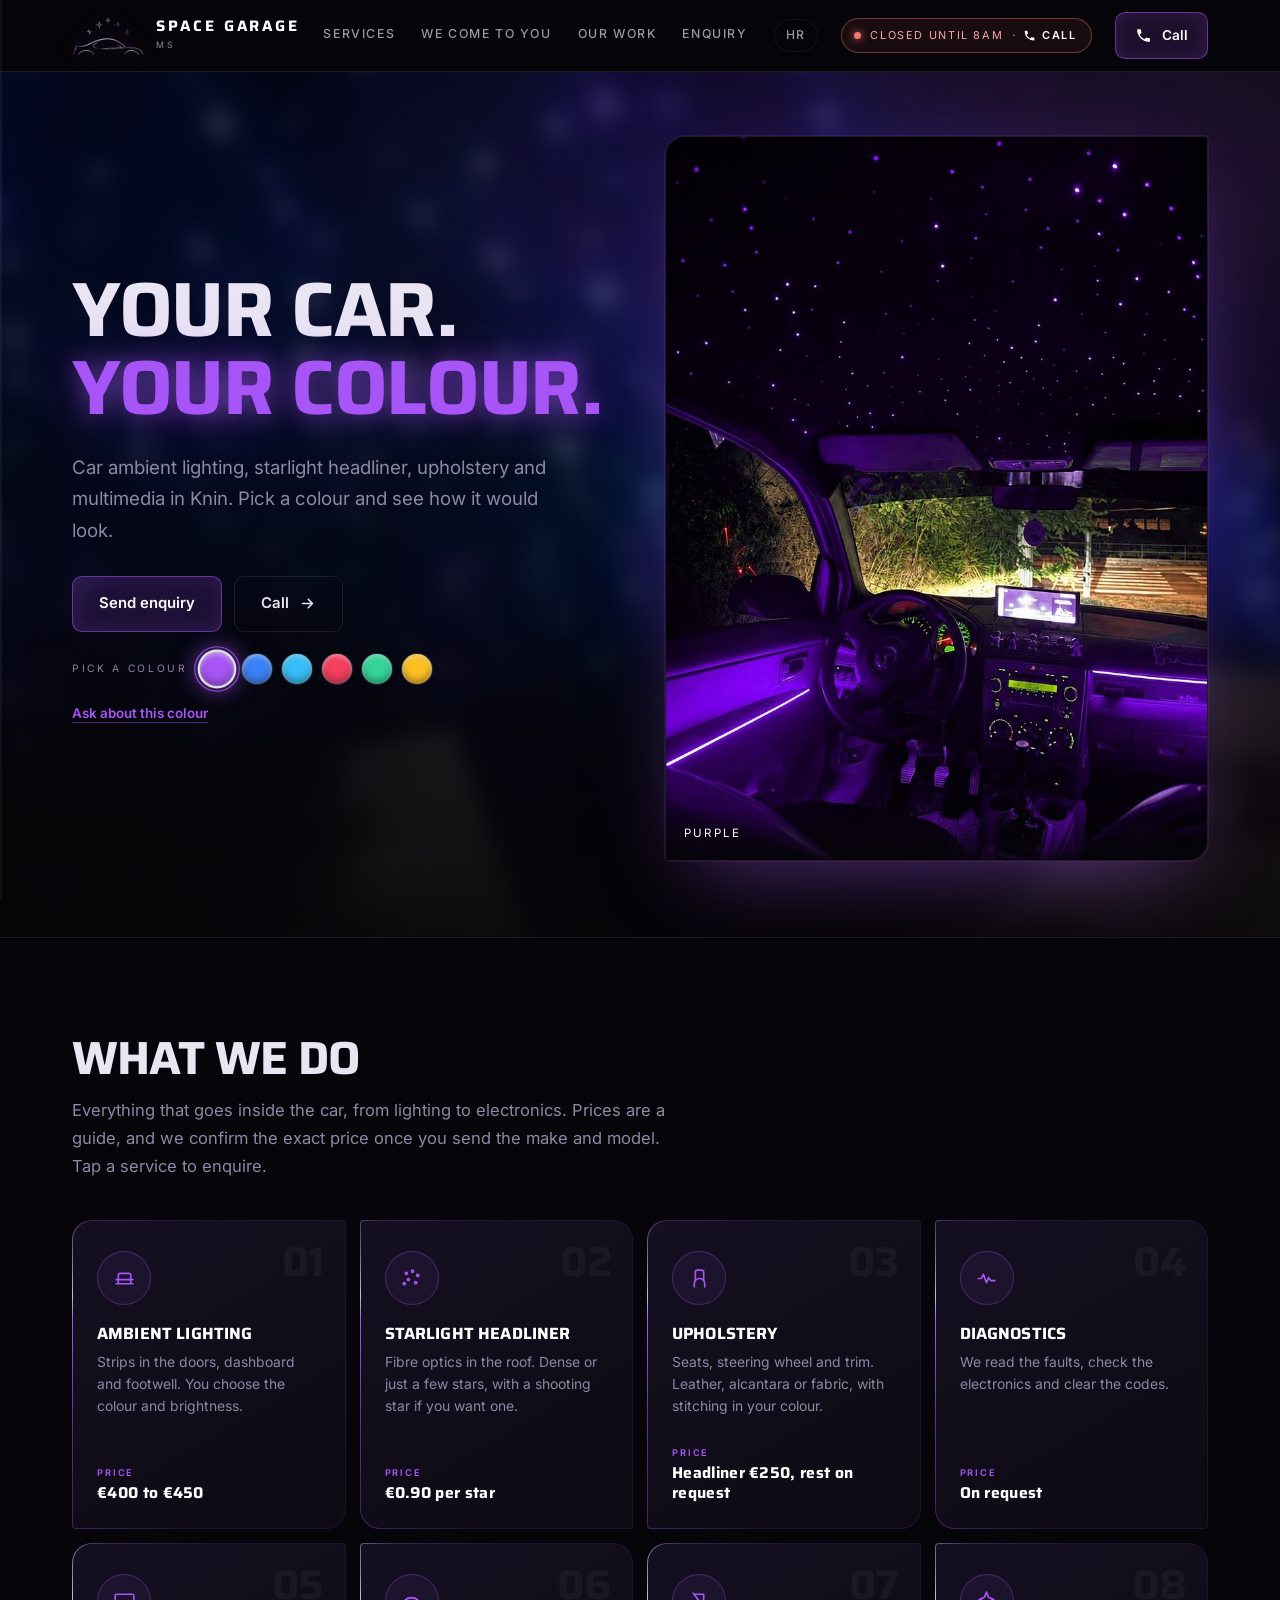
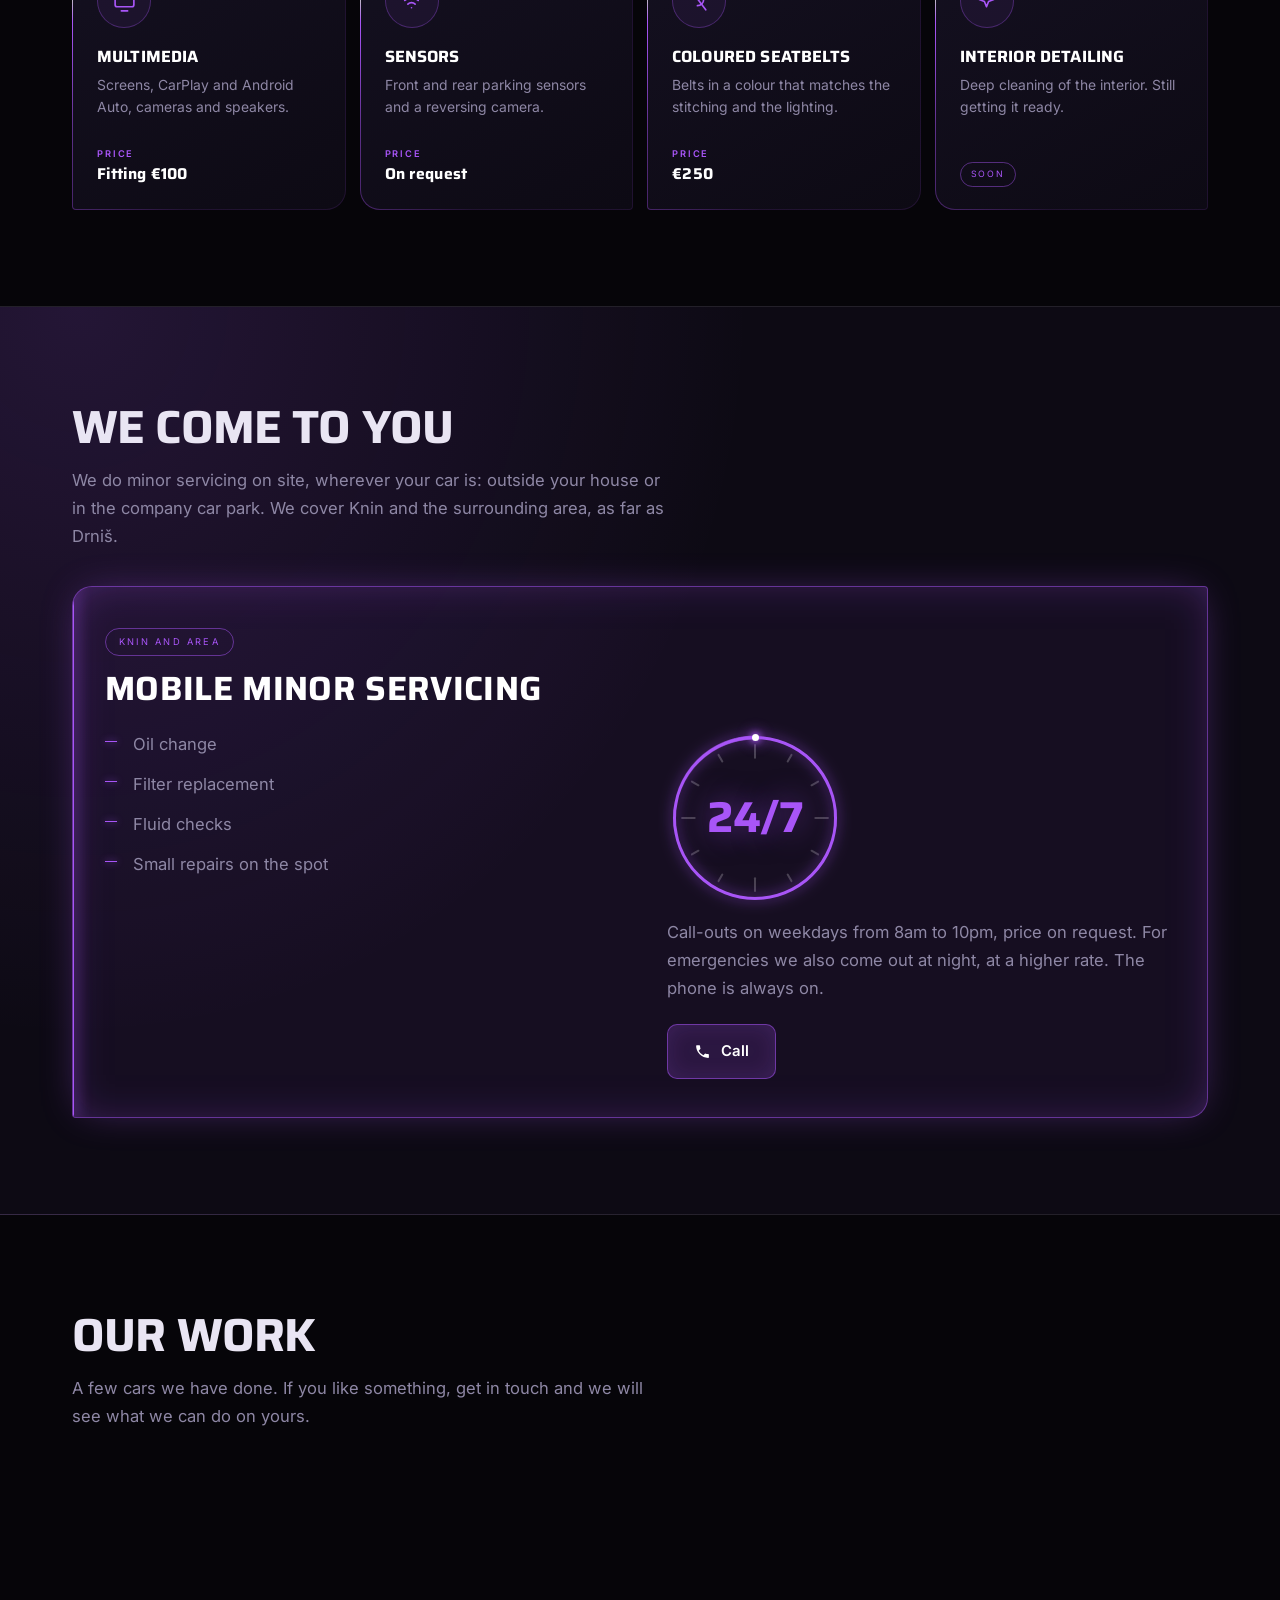
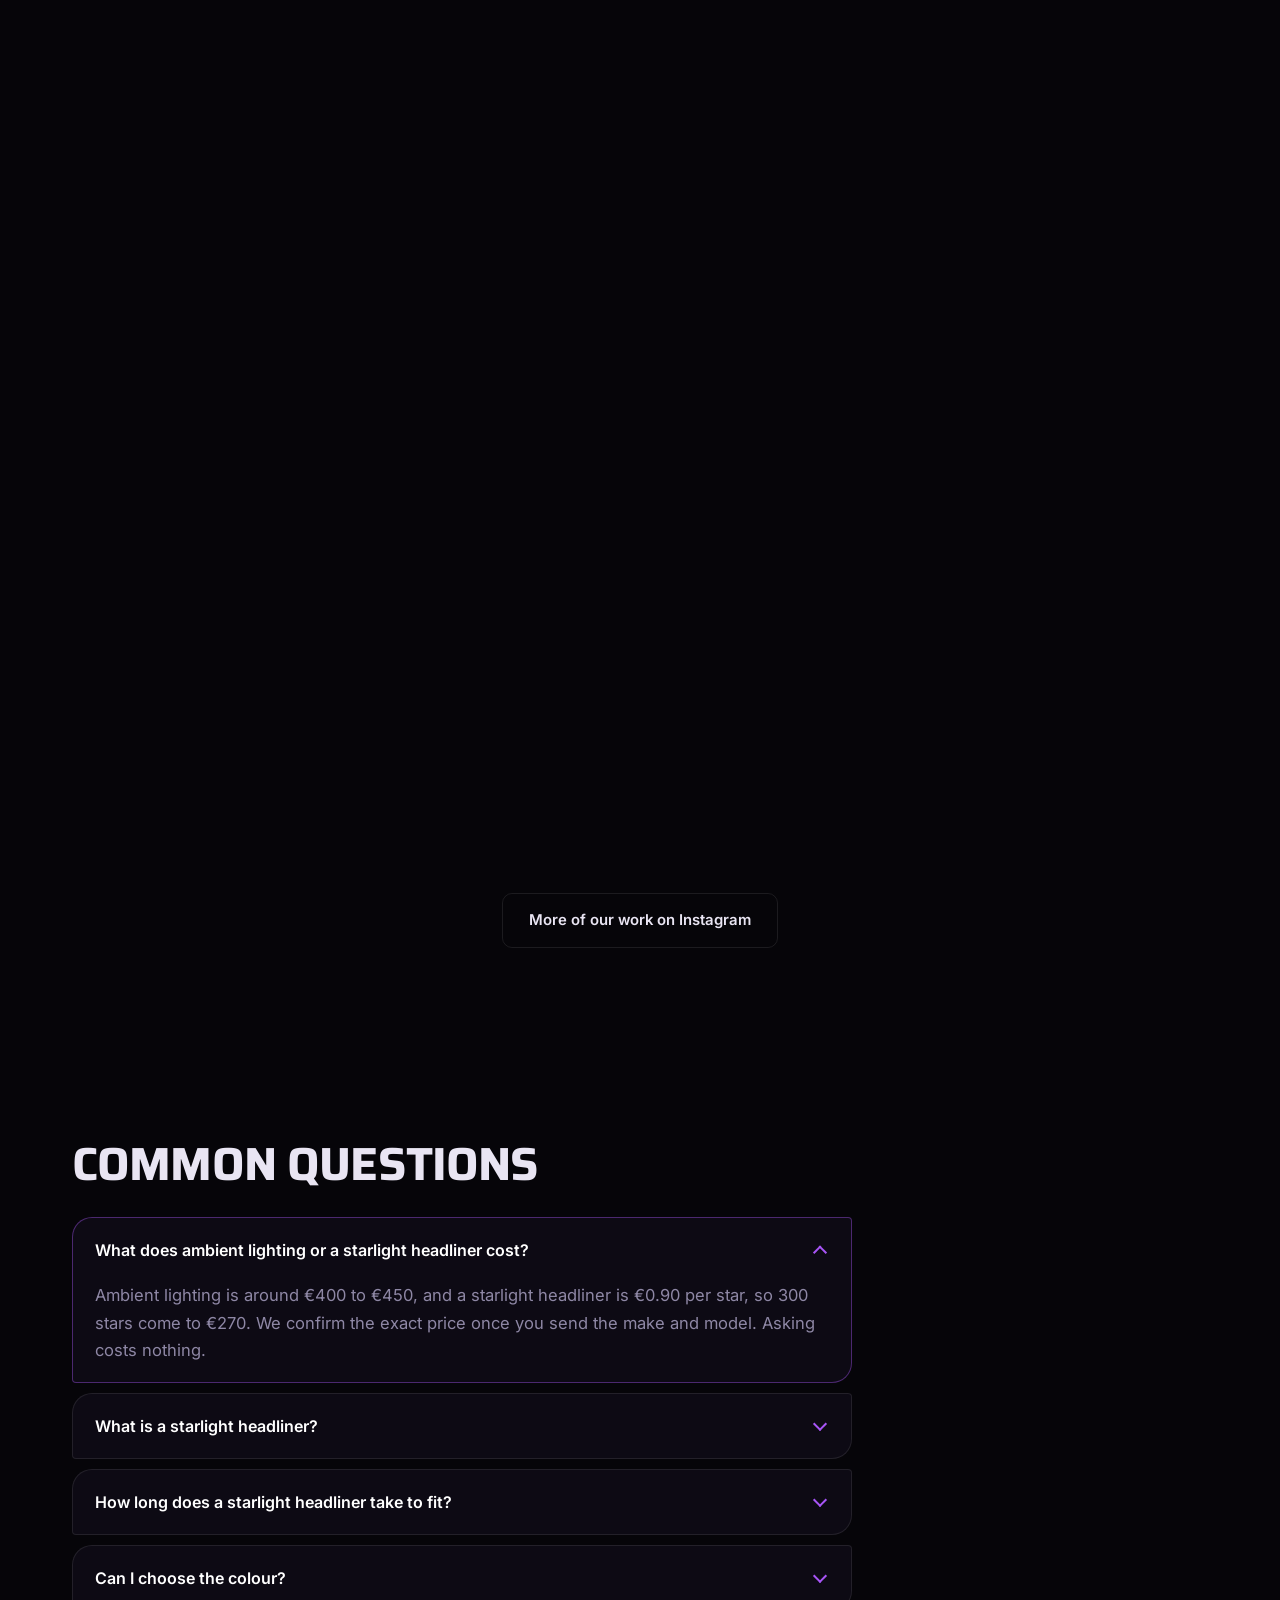
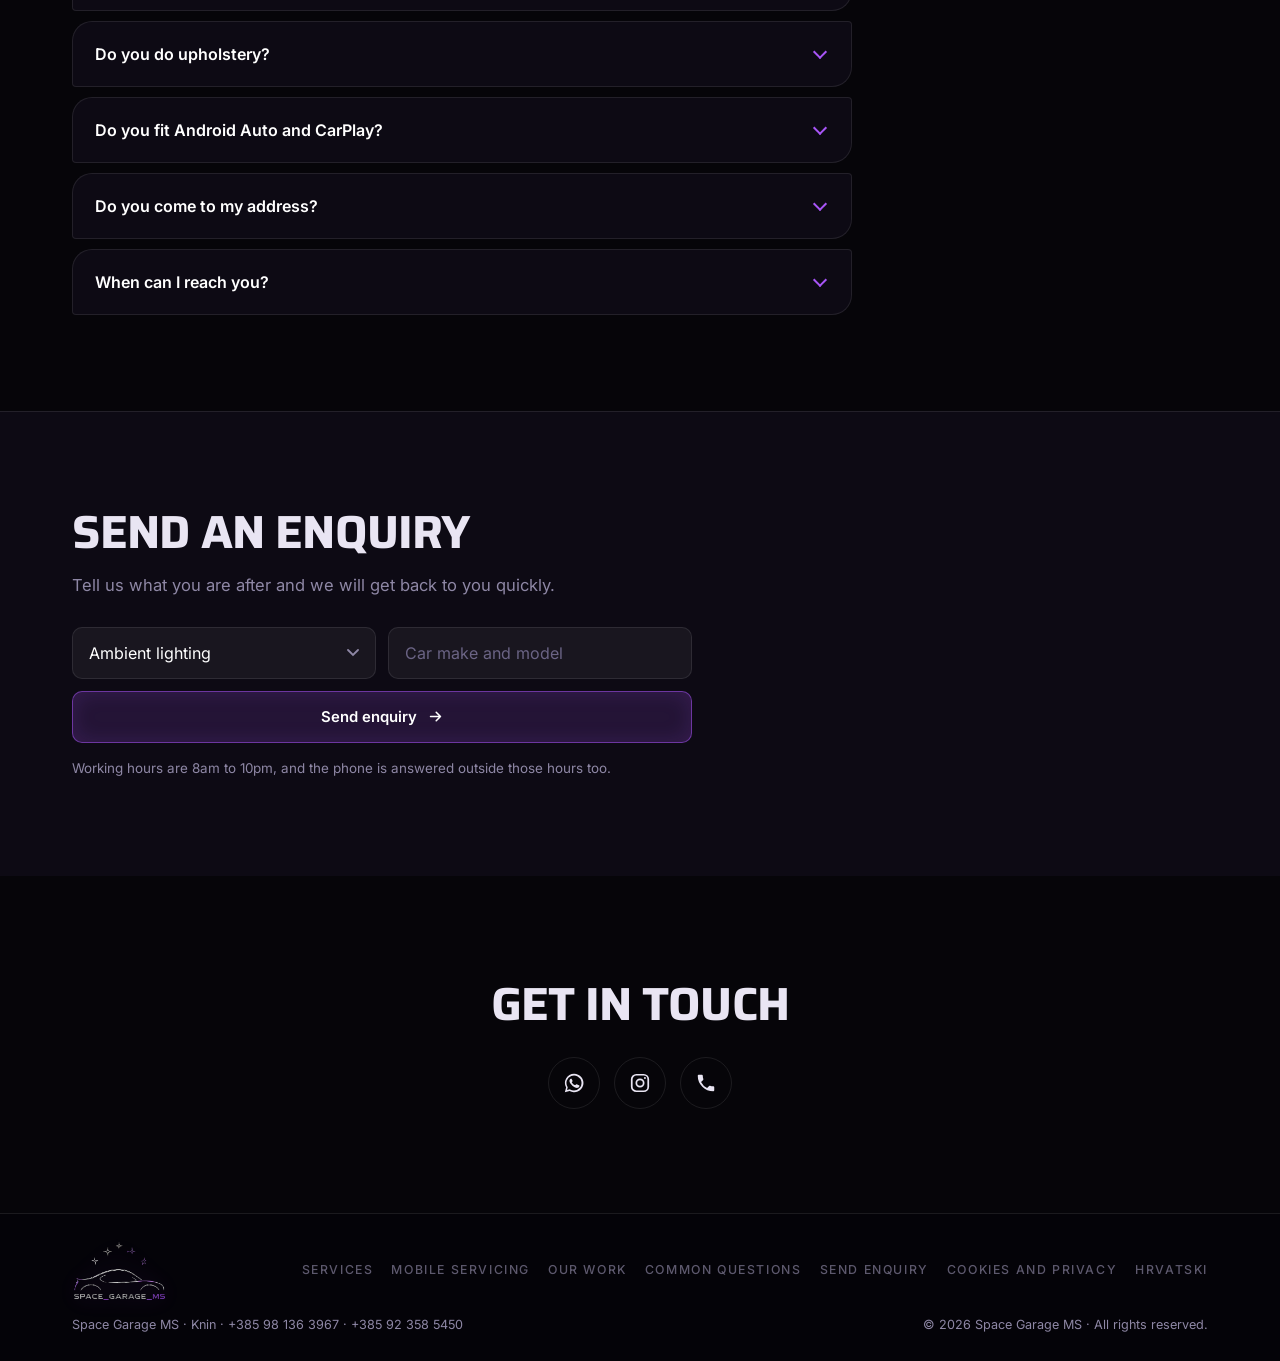
==== commit 43015e7a: "Update site from spacegarage-deploy.zip Co-Authored-By: Claude Opus 5.5 <noreply@anthropic.com> Clau" ====
--- a/en/index.html
+++ b/en/index.html
@@ -4,13 +4,13 @@
 <meta charset="UTF-8">
 <meta name="viewport" content="width=device-width, initial-scale=1">
 <title>Car ambient lighting and starlight headliner, Knin</title>
-<meta name="description" content="Car ambient lighting, starlight headliner, upholstery and multimedia fitting in Knin, Croatia. We come to you for minor servicing. Call +385 98 136 3967.">
+<meta name="description" content="Car ambient lighting, starlight headliner, upholstery and multimedia fitting in Knin, Croatia. We come to you for minor servicing. Call +385 98 136 3967 or +385 92 358 5450.">
 <meta name="theme-color" content="#060509">
 <meta name="robots" content="index, follow, max-image-preview:large">
 <link rel="canonical" href="https://www.spacegarage.net/en/">
-<link rel="icon" href="../favicon.ico" sizes="any">
-<link rel="icon" type="image/png" sizes="32x32" href="../favicon-32.png">
-<link rel="apple-touch-icon" href="../apple-touch-icon.png">
+<link rel="icon" href="../favicon.ico?v=2" sizes="any">
+<link rel="icon" type="image/png" sizes="32x32" href="../favicon-32.png?v=2">
+<link rel="apple-touch-icon" href="../apple-touch-icon.png?v=2">
 <link rel="manifest" href="../site.webmanifest">
 <meta property="og:type" content="website">
 <meta property="og:locale" content="en_GB">
@@ -48,15 +48,15 @@
       <a href="#upit">Enquiry</a>
       <a href="../" hreflang="hr" lang="hr" class="lang">HR</a>
     </nav>
-    <a class="live" id="live" href="tel:+385981363967">
+    <a class="live js-call" id="live" href="tel:+385981363967">
       <i class="led"></i><span class="txt" id="liveTxt">Hours 8am to 10pm</span>
       <span class="mini"><span class="sep">&middot;</span>
         <svg viewBox="0 0 24 24" fill="currentColor" aria-hidden="true"><path d="M6.6 10.8a15.1 15.1 0 0 0 6.6 6.6l2.2-2.2c.3-.3.7-.4 1-.2 1.2.4 2.4.6 3.6.6.6 0 1 .4 1 1V20c0 .6-.4 1-1 1A17 17 0 0 1 3 4c0-.6.4-1 1-1h3.5c.6 0 1 .4 1 1 0 1.3.2 2.5.6 3.6.1.4 0 .8-.2 1l-2.3 2.2z"/></svg>
         Call</span></a>
-    <a class="hcall" href="tel:+385981363967" aria-label="Call Space Garage MS"><svg viewBox="0 0 24 24" fill="currentColor" aria-hidden="true"><path d="M6.6 10.8a15.1 15.1 0 0 0 6.6 6.6l2.2-2.2c.3-.3.7-.4 1-.2 1.2.4 2.4.6 3.6.6.6 0 1 .4 1 1V20c0 .6-.4 1-1 1A17 17 0 0 1 3 4c0-.6.4-1 1-1h3.5c.6 0 1 .4 1 1 0 1.3.2 2.5.6 3.6.1.4 0 .8-.2 1l-2.3 2.2z"/></svg></a>
-    <a class="btn btn--glow" href="tel:+385981363967">
+    <a class="hcall js-call" href="tel:+385981363967" aria-label="Call Space Garage MS"><svg viewBox="0 0 24 24" fill="currentColor" aria-hidden="true"><path d="M6.6 10.8a15.1 15.1 0 0 0 6.6 6.6l2.2-2.2c.3-.3.7-.4 1-.2 1.2.4 2.4.6 3.6.6.6 0 1 .4 1 1V20c0 .6-.4 1-1 1A17 17 0 0 1 3 4c0-.6.4-1 1-1h3.5c.6 0 1 .4 1 1 0 1.3.2 2.5.6 3.6.1.4 0 .8-.2 1l-2.3 2.2z"/></svg></a>
+    <a class="btn btn--glow js-call" href="tel:+385981363967">
       <svg viewBox="0 0 24 24" fill="currentColor" aria-hidden="true"><path d="M6.6 10.8a15.1 15.1 0 0 0 6.6 6.6l2.2-2.2c.3-.3.7-.4 1-.2 1.2.4 2.4.6 3.6.6.6 0 1 .4 1 1V20c0 .6-.4 1-1 1A17 17 0 0 1 3 4c0-.6.4-1 1-1h3.5c.6 0 1 .4 1 1 0 1.3.2 2.5.6 3.6.1.4 0 .8-.2 1l-2.3 2.2z"/></svg>
-      +385 98 136 3967</a>
+      Call</a>
   </div>
 </header>
 
@@ -77,7 +77,7 @@
         <div class="lede"><h1>Car ambient lighting, starlight headliner, upholstery and multimedia in Knin.</h1> Pick a colour and see how it would look.</div>
         <div class="cta">
           <a class="btn btn--glow" href="#upit">Send enquiry</a>
-          <a class="btn btn--line" href="tel:+385981363967">
+          <a class="btn btn--line js-call" href="tel:+385981363967">
             Call
             <svg viewBox="0 0 24 24" fill="none" stroke="currentColor" stroke-width="2.2" stroke-linecap="round" stroke-linejoin="round" aria-hidden="true"><path d="M5 12h14M13 6l6 6-6 6"/></svg></a>
         </div>
@@ -148,7 +148,7 @@
           </div>
           <p class="muted" style="margin-top:12px">Call-outs on weekdays from 8am to 10pm, price on request. For emergencies we also come out at night, at a higher rate. The phone is always on.</p>
           <div class="cta" style="margin-top:22px">
-            <a class="btn btn--glow" href="tel:+385981363967">
+            <a class="btn btn--glow js-call" href="tel:+385981363967">
               <svg viewBox="0 0 24 24" fill="currentColor" aria-hidden="true"><path d="M6.6 10.8a15.1 15.1 0 0 0 6.6 6.6l2.2-2.2c.3-.3.7-.4 1-.2 1.2.4 2.4.6 3.6.6.6 0 1 .4 1 1V20c0 .6-.4 1-1 1A17 17 0 0 1 3 4c0-.6.4-1 1-1h3.5c.6 0 1 .4 1 1 0 1.3.2 2.5.6 3.6.1.4 0 .8-.2 1l-2.3 2.2z"/></svg>
               Call</a>
           </div>
@@ -188,7 +188,7 @@
       <details><summary><h3>Do you do upholstery?</h3></summary><p>We do. A headliner is €250. Seats, steering wheels and trim in leather, alcantara or fabric are priced on request, with stitching in the colour you choose.</p></details>
       <details><summary><h3>Do you fit Android Auto and CarPlay?</h3></summary><p>Yes. We fit screens with Android Auto and CarPlay, reversing cameras and front and rear parking sensors.</p></details>
       <details><summary><h3>Do you come to my address?</h3></summary><p>We do. Minor servicing happens wherever your car is, at home or at work: oil changes, filters, fluid checks and small repairs. We cover Knin and the surrounding area, as far as Drniš. Weekday call-outs from 8am to 10pm are priced on request, and emergency night call-outs cost more.</p></details>
-      <details><summary><h3>When can I reach you?</h3></summary><p>Working hours are 8am to 10pm, and we answer the phone outside those hours too. For emergencies we also come out at night, at a higher rate. Call +385 98 136 3967 or send an enquiry through this page.</p></details>
+      <details><summary><h3>When can I reach you?</h3></summary><p>Working hours are 8am to 10pm, and we answer the phone outside those hours too. For emergencies we also come out at night, at a higher rate. Call +385 98 136 3967 or +385 92 358 5450, or send an enquiry through this page.</p></details>
     </div>
   </div>
 </section>
@@ -227,7 +227,7 @@
   <div class="wrap">
     <h2>Get in touch</h2>
     <div class="socials">
-      <a class="soc" href="https://wa.me/385981363967?text=Hello%2C%20I%27m%20interested%20in%20styling%20for%20my%20car.%20" target="_blank" rel="noopener" aria-label="WhatsApp">
+      <a class="soc js-wa" href="https://wa.me/385981363967?text=Hello%2C%20I%27m%20interested%20in%20styling%20for%20my%20car.%20" target="_blank" rel="noopener" aria-label="WhatsApp">
         <span class="sr">WhatsApp Space Garage MS</span>
         <svg viewBox="0 0 24 24" fill="currentColor" aria-hidden="true"><path d="M12 2a10 10 0 0 0-8.6 15L2 22l5.2-1.4A10 10 0 1 0 12 2zm0 18.2a8.2 8.2 0 0 1-4.2-1.2l-.3-.2-3.1.8.8-3-.2-.3A8.2 8.2 0 1 1 12 20.2zm4.5-6.1c-.2-.1-1.4-.7-1.7-.8s-.4-.1-.5.1-.6.8-.8.9-.3.2-.5 0a6.7 6.7 0 0 1-2-1.2 7.4 7.4 0 0 1-1.3-1.7c-.2-.3 0-.4.1-.5l.4-.5.2-.4v-.4l-.8-1.8c-.2-.5-.4-.4-.5-.4h-.5a1 1 0 0 0-.7.3 3 3 0 0 0-.9 2.2 5.2 5.2 0 0 0 1.1 2.7 11.9 11.9 0 0 0 4.6 4 5.3 5.3 0 0 0 3.2.7 2.7 2.7 0 0 0 1.8-1.3 2.2 2.2 0 0 0 .2-1.3c-.1-.1-.2-.2-.4-.3z"/></svg>
       </a>
@@ -235,7 +235,7 @@
         <span class="sr">Instagram Space Garage MS</span>
         <svg viewBox="0 0 24 24" fill="none" stroke="currentColor" stroke-width="1.9" aria-hidden="true"><rect x="3" y="3" width="18" height="18" rx="5"/><circle cx="12" cy="12" r="4"/><circle cx="17.4" cy="6.6" r="1.1" fill="currentColor" stroke="none"/></svg>
       </a>
-      <a class="soc" href="tel:+385981363967" aria-label="Call">
+      <a class="soc js-call" href="tel:+385981363967" aria-label="Call">
         <svg viewBox="0 0 24 24" fill="currentColor" aria-hidden="true"><path d="M6.6 10.8a15.1 15.1 0 0 0 6.6 6.6l2.2-2.2c.3-.3.7-.4 1-.2 1.2.4 2.4.6 3.6.6.6 0 1 .4 1 1V20c0 .6-.4 1-1 1A17 17 0 0 1 3 4c0-.6.4-1 1-1h3.5c.6 0 1 .4 1 1 0 1.3.2 2.5.6 3.6.1.4 0 .8-.2 1l-2.3 2.2z"/></svg>
       </a>
     </div>
@@ -259,11 +259,28 @@
     <a href="privacy/">Cookies and privacy</a>
     <a href="../" hreflang="hr" lang="hr">Hrvatski</a>
   </nav>
-  <span>Space Garage MS &middot; Knin &middot; <a href="tel:+385981363967">+385 98 136 3967</a></span>
+  <span>Space Garage MS &middot; Knin &middot; <a href="tel:+385981363967">+385 98 136 3967</a> &middot; <a href="tel:+385923585450">+385 92 358 5450</a></span>
   <span>&copy; <span id="god">2026</span> Space Garage MS &middot; All rights reserved.</span>
 </div></footer>
 
-<a class="fab" id="fab" href="tel:+385981363967" aria-label="Call Space Garage MS">
+<!-- birač broja (30.09.2026.) -->
+<dialog class="cs" id="callSheet" aria-labelledby="csT">
+  <div class="cs-in">
+    <p class="cs-t" id="csT">Call</p>
+    <a class="cs-n" href="tel:+385981363967"><svg viewBox="0 0 24 24" fill="currentColor" aria-hidden="true"><path d="M6.6 10.8a15.1 15.1 0 0 0 6.6 6.6l2.2-2.2c.3-.3.7-.4 1-.2 1.2.4 2.4.6 3.6.6.6 0 1 .4 1 1V20c0 .6-.4 1-1 1A17 17 0 0 1 3 4c0-.6.4-1 1-1h3.5c.6 0 1 .4 1 1 0 1.3.2 2.5.6 3.6.1.4 0 .8-.2 1l-2.3 2.2z"/></svg>+385 98 136 3967</a>
+    <a class="cs-n" href="tel:+385923585450"><svg viewBox="0 0 24 24" fill="currentColor" aria-hidden="true"><path d="M6.6 10.8a15.1 15.1 0 0 0 6.6 6.6l2.2-2.2c.3-.3.7-.4 1-.2 1.2.4 2.4.6 3.6.6.6 0 1 .4 1 1V20c0 .6-.4 1-1 1A17 17 0 0 1 3 4c0-.6.4-1 1-1h3.5c.6 0 1 .4 1 1 0 1.3.2 2.5.6 3.6.1.4 0 .8-.2 1l-2.3 2.2z"/></svg>+385 92 358 5450</a>
+    <button type="button" class="cs-x">Cancel</button>
+  </div>
+</dialog>
+<dialog class="cs" id="waSheet" aria-labelledby="wsT">
+  <div class="cs-in">
+    <p class="cs-t" id="wsT">WhatsApp</p>
+    <a class="cs-n" href="https://wa.me/385981363967" target="_blank" rel="noopener"><svg viewBox="0 0 24 24" fill="currentColor" aria-hidden="true"><path d="M12 2a10 10 0 0 0-8.6 15L2 22l5.2-1.4A10 10 0 1 0 12 2zm0 18.2a8.2 8.2 0 0 1-4.2-1.2l-.3-.2-3.1.8.8-3-.2-.3A8.2 8.2 0 1 1 12 20.2zm4.5-6.1c-.2-.1-1.4-.7-1.7-.8s-.4-.1-.5.1-.6.8-.8.9-.3.2-.5 0a6.7 6.7 0 0 1-2-1.2 7.4 7.4 0 0 1-1.3-1.7c-.2-.3 0-.4.1-.5l.4-.5.2-.4v-.4l-.8-1.8c-.2-.5-.4-.4-.5-.4h-.5a1 1 0 0 0-.7.3 3 3 0 0 0-.9 2.2 5.2 5.2 0 0 0 1.1 2.7 11.9 11.9 0 0 0 4.6 4 5.3 5.3 0 0 0 3.2.7 2.7 2.7 0 0 0 1.8-1.3 2.2 2.2 0 0 0 .2-1.3c-.1-.1-.2-.2-.4-.3z"/></svg>+385 98 136 3967</a>
+    <a class="cs-n" href="https://wa.me/385923585450" target="_blank" rel="noopener"><svg viewBox="0 0 24 24" fill="currentColor" aria-hidden="true"><path d="M12 2a10 10 0 0 0-8.6 15L2 22l5.2-1.4A10 10 0 1 0 12 2zm0 18.2a8.2 8.2 0 0 1-4.2-1.2l-.3-.2-3.1.8.8-3-.2-.3A8.2 8.2 0 1 1 12 20.2zm4.5-6.1c-.2-.1-1.4-.7-1.7-.8s-.4-.1-.5.1-.6.8-.8.9-.3.2-.5 0a6.7 6.7 0 0 1-2-1.2 7.4 7.4 0 0 1-1.3-1.7c-.2-.3 0-.4.1-.5l.4-.5.2-.4v-.4l-.8-1.8c-.2-.5-.4-.4-.5-.4h-.5a1 1 0 0 0-.7.3 3 3 0 0 0-.9 2.2 5.2 5.2 0 0 0 1.1 2.7 11.9 11.9 0 0 0 4.6 4 5.3 5.3 0 0 0 3.2.7 2.7 2.7 0 0 0 1.8-1.3 2.2 2.2 0 0 0 .2-1.3c-.1-.1-.2-.2-.4-.3z"/></svg>+385 92 358 5450</a>
+    <button type="button" class="cs-x">Cancel</button>
+  </div>
+</dialog>
+<a class="fab js-call" id="fab" href="tel:+385981363967" aria-label="Call Space Garage MS">
   <svg viewBox="0 0 24 24" fill="currentColor" aria-hidden="true"><path d="M6.6 10.8a15.1 15.1 0 0 0 6.6 6.6l2.2-2.2c.3-.3.7-.4 1-.2 1.2.4 2.4.6 3.6.6.6 0 1 .4 1 1V20c0 .6-.4 1-1 1A17 17 0 0 1 3 4c0-.6.4-1 1-1h3.5c.6 0 1 .4 1 1 0 1.3.2 2.5.6 3.6.1.4 0 .8-.2 1l-2.3 2.2z"/></svg>
 </a>
 
@@ -279,7 +296,10 @@
  "image": "https://www.spacegarage.net/og.jpg",
  "logo": "https://www.spacegarage.net/logo.png",
  "description": "Car ambient lighting, starlight headliner, upholstery, multimedia fitting and mobile minor servicing in Knin, Croatia.",
- "telephone": "+385981363967",
+ "telephone": [
+  "+385981363967",
+  "+385923585450"
+ ],
  "address": {
   "@type": "PostalAddress",
   "addressLocality": "Knin",
@@ -457,7 +477,7 @@
    "name": "When can I reach you?",
    "acceptedAnswer": {
     "@type": "Answer",
-    "text": "Working hours are 8am to 10pm, and we answer the phone outside those hours too. For emergencies we also come out at night, at a higher rate. Call +385 98 136 3967 or send an enquiry through this page."
+    "text": "Working hours are 8am to 10pm, and we answer the phone outside those hours too. For emergencies we also come out at night, at a higher rate. Call +385 98 136 3967 or +385 92 358 5450, or send an enquiry through this page."
    }
   }
  ]
@@ -467,6 +487,8 @@
 <script>
 /* Broj na koji idu svi WhatsApp upiti. */
 var TEL = "385981363967";
+/* Drugi broj s WhatsAppom (30.09.2026.) */
+var TEL2 = "385923585450";
 var RADNO = {od:8, do:22};                  /* radno vrijeme */
 
 
@@ -641,6 +663,16 @@
 /* ---------------- paljenje kartica ---------------- */
 
 
+/* ---------------- WhatsApp: izbor broja (30.09.2026.) ---------------- */
+function openWa(m){
+  var ws=$('waSheet'), q='?text='+encodeURIComponent(m||'');
+  if(!ws || typeof ws.showModal!=='function'){ window.open('https://wa.me/'+TEL+q,'_blank'); return; }
+  var l=ws.querySelectorAll('.cs-n');
+  if(l[0]) l[0].setAttribute('href','https://wa.me/'+TEL+q);
+  if(l[1]) l[1].setAttribute('href','https://wa.me/'+TEL2+q);
+  if(!ws.open) ws.showModal();
+}
+
 /* ---------------- WhatsApp upit ---------------- */
 var qs=$('qSend');
 if(qs) qs.addEventListener('click',function(){
@@ -648,7 +680,8 @@
   var m='Hello, I am interested in: '+usl+'.';
   if(auto) m+='\nCar: '+auto;
   m+='\nColour I liked: '+BOJE[activeC].n+'\n';
-  window.open('https://wa.me/'+TEL+'?text='+encodeURIComponent(m),'_blank');
+  // window.open('https://wa.me/'+TEL+'?text='+encodeURIComponent(m),'_blank'); // 30.09.2026.: sad se bira broj
+  openWa(m);
 });
 
 /* ---------------- scroll traka + fab ---------------- */
@@ -661,6 +694,42 @@
 }
 addEventListener('scroll',onScroll,{passive:true}); onScroll();
 var gd=$('god'); if(gd) gd.textContent=new Date().getFullYear();
+
+/* ---------------- birač broja za poziv ---------------- */
+(function(){
+  var cs=$('callSheet');
+  if(!cs || typeof cs.showModal!=='function') return;
+  [].forEach.call(document.querySelectorAll('.js-call'),function(a){
+    a.addEventListener('click',function(e){
+      if(!a.getAttribute('href')) return;
+      e.preventDefault();
+      if(!cs.open) cs.showModal();
+    });
+  });
+  cs.addEventListener('click',function(e){ if(e.target===cs) cs.close(); });
+  var x=cs.querySelector('.cs-x'); if(x) x.addEventListener('click',function(){ cs.close(); });
+  [].forEach.call(cs.querySelectorAll('.cs-n'),function(a){
+    a.addEventListener('click',function(){ setTimeout(function(){ cs.close(); },400); });
+  });
+})();
+
+/* ---------------- WhatsApp gumbi -> izbor broja ---------------- */
+(function(){
+  var ws=$('waSheet');
+  if(!ws || typeof ws.showModal!=='function') return;
+  [].forEach.call(document.querySelectorAll('.js-wa'),function(a){
+    a.addEventListener('click',function(e){
+      e.preventDefault();
+      var t=''; try{ t=new URL(a.href).searchParams.get('text')||''; }catch(err){}
+      openWa(t);
+    });
+  });
+  ws.addEventListener('click',function(e){ if(e.target===ws) ws.close(); });
+  var x=ws.querySelector('.cs-x'); if(x) x.addEventListener('click',function(){ ws.close(); });
+  [].forEach.call(ws.querySelectorAll('.cs-n'),function(a){
+    a.addEventListener('click',function(){ setTimeout(function(){ ws.close(); },400); });
+  });
+})();
 
 /* ---------------- kartica usluge i boja -> upit ---------------- */
 (function(){
--- a/styles.css
+++ b/styles.css
@@ -413,17 +413,22 @@
 .card .price small{display:block;font-family:Inter,sans-serif;font-weight:600;font-size:.58rem;letter-spacing:.2em;
   text-transform:uppercase;color:var(--glow);margin-bottom:4px;transition:color .5s}
 
-/* usluge u dva stupca na mobitelu */
+/* usluge na mobitelu: jedan stupac, ikona lijevo, cijena ispod crte
+   (zamijenjeno 30.09.2026., dva stupca su bila pretijesna) */
 @media(max-width:699px){
-  .svcs{grid-template-columns:repeat(2,1fr);gap:10px}
-  .card{padding:18px 14px 16px;min-height:0}
-  .card .ring{width:40px;height:40px;margin-bottom:12px}
-  .card .ring svg{width:19px;height:19px}
-  .card .no{font-size:1.7rem;top:12px;right:12px}
-  .card h3{font-size:.84rem}
-  .card p{font-size:.77rem;line-height:1.5;margin-top:6px}
-  .card .price{font-size:.84rem;padding-top:12px}
-  .card .tag{position:static;align-self:flex-start;margin-top:12px}
+  .svcs{gap:12px}
+  .card{display:grid;grid-template-columns:50px 1fr;column-gap:16px;align-items:start;
+    padding:20px 18px 18px;min-height:0}
+  .card .ring{grid-column:1;grid-row:1 / span 3;width:50px;height:50px;margin:0}
+  .card .ring svg{width:23px;height:23px}
+  .card h3,.card p,.card .price,.card .tag{grid-column:2}
+  .card h3{padding-right:44px;margin-top:3px}
+  .card p{margin-top:6px}
+  .card .no{font-size:1.9rem;top:16px;right:16px}
+  .card .price{display:flex;align-items:baseline;flex-wrap:wrap;gap:4px 10px;margin-top:14px;padding-top:12px;
+    border-top:1px solid rgba(var(--glow-rgb),.16)}
+  .card .price small{display:inline;margin:0}
+  .card .tag{position:static;justify-self:start;margin-top:14px}
 }
 
 /* opisi ispod radova */
@@ -434,3 +439,19 @@
 
 /* link na Instagram ispod radova */
 .more{text-align:center;margin-top:30px}
+
+
+/* birač broja za poziv (30.09.2026.) */
+.cs{border:1px solid rgba(var(--glow-rgb),.4);border-radius:22px;padding:0;background:#0d0b14;color:#fff;
+  width:min(360px,calc(100% - 32px));box-shadow:0 30px 80px rgba(0,0,0,.6),0 0 60px rgba(var(--glow-rgb),.15)}
+.cs::backdrop{background:rgba(3,2,6,.72);backdrop-filter:blur(4px)}
+.cs-in{display:grid;gap:10px;padding:22px 18px 14px}
+.cs-t{margin:0 0 4px 4px;font-family:Saira,sans-serif;font-weight:700;font-size:.78rem;letter-spacing:.16em;text-transform:uppercase;color:var(--glow)}
+.cs-n{display:flex;align-items:center;gap:12px;padding:15px 16px;border-radius:14px;text-decoration:none;color:#fff;
+  font-family:Saira,sans-serif;font-weight:700;font-size:1.15rem;letter-spacing:.03em;
+  border:1px solid rgba(var(--glow-rgb),.35);background:rgba(var(--glow-rgb),.1);transition:background .25s,border-color .25s}
+.cs-n svg{width:18px;height:18px;flex:none;color:var(--glow)}
+.cs-n:hover,.cs-n:focus-visible{background:rgba(var(--glow-rgb),.2);border-color:var(--glow)}
+.cs-x{margin-top:2px;padding:10px;border:0;background:none;color:rgba(255,255,255,.6);font:inherit;font-size:.9rem;cursor:pointer}
+.cs-x:hover{color:#fff}
+@media(max-width:600px){.cs{margin:auto auto max(12px,env(safe-area-inset-bottom))}}
